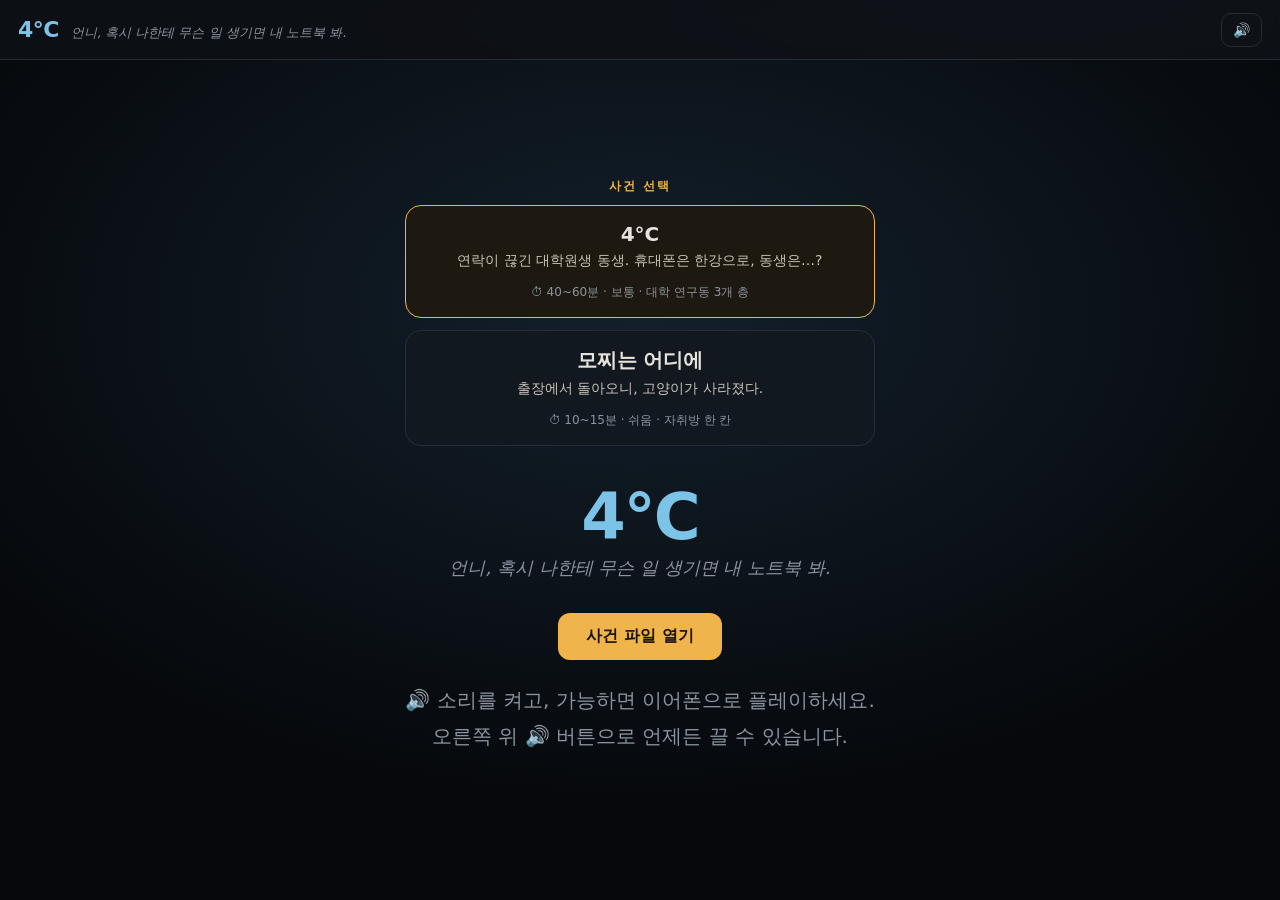
==== web/index.html @ f9edaad5 "디오라마 추리 게임 프로토타입: 4°C, 모찌는 어디에 - 3D 디오라마 공간 탐색 + 휴대폰·노트북·CCTV·기록 조사 - 수사 수첩(증거·타임라인·인물), 최종 추론, 엔딩 분" ====
<!DOCTYPE html>
<html lang="ko">
<head>
  <meta charset="utf-8">
  <meta name="viewport" content="width=device-width, initial-scale=1, maximum-scale=1, user-scalable=no, viewport-fit=cover">
  <meta name="apple-mobile-web-app-capable" content="yes">
  <meta name="mobile-web-app-capable" content="yes">
  <meta name="apple-mobile-web-app-status-bar-style" content="black-translucent">
  <meta name="theme-color" content="#0d1014">
  <title>4°C · 추리 게임</title>
  <link rel="stylesheet" href="css/style.css?v=20261118230532">
</head>
<body>
  <header id="hdr"></header>
  <div id="world"><div class="tilt top"></div><div class="tilt bot"></div><div class="vig"></div></div>
  <div id="hud"></div>
  <div id="panel"><div class="pbar" id="ptabs"></div><main id="main"></main></div>
  <div id="overlay"></div>
  <div id="toasts"></div>
  <div id="tip"></div>
  <div id="fade"></div>
  <div id="rotate"><div>📱↻</div><b>휴대폰을 가로로 돌려 주세요</b><p>이 게임은 가로 화면에 맞춰져 있습니다.</p></div>
  <script src="vendor/three.min.js?v=20261118230532"></script>
  <script src="js/cases.js?v=20261118230532"></script>
  <script>document.write('<script src="cases/' + CASE_ID + '/data.js?v=20261118230532"><\/script><script src="cases/' + CASE_ID + '/content.js?v=20261118230532"><\/script>');</script>
  <script src="js/scenes.js?v=20261118230532"></script>
  <script src="js/voices.js?v=20261118230532"></script>
  <script src="js/audio.js?v=20261118230532"></script>
  <script src="js/characters.js?v=20261118230532"></script>
  <script src="js/world.js?v=20261118230532"></script>
  <script src="js/app.js?v=20261118230532"></script>
</body>
</html>
---- web/css/style.css ----
:root {
  --bg: #0d1014; --panel: #151a20; --line: #262d36; --text: #e7e3da; --muted: #8b94a0;
  --amber: #f0b44c; --amber-d: #b9822a; --red: #e0574f; --cold: #7cc3e8;
  --paper: #f4f0e6; --ink: #22252a;
  --mono: ui-monospace, "SF Mono", Menlo, Consolas, monospace;
  font-family: -apple-system, "Apple SD Gothic Neo", "Pretendard", "Noto Sans KR", system-ui, sans-serif;
}
* { box-sizing: border-box; }
html, body { margin: 0; height: 100%; background: var(--bg); color: var(--text); }
body { display: flex; flex-direction: column; overflow: hidden;
  background: radial-gradient(1200px 600px at 80% -10%, #1a2633 0%, transparent 60%), var(--bg); }
button { font: inherit; color: inherit; cursor: pointer; }
.muted { color: var(--muted); font-size: 13px; }

/* 헤더 */
#hdr { display: flex; align-items: center; gap: 16px; padding: 10px 18px; border-bottom: 1px solid var(--line); background: rgba(13,16,20,.85); backdrop-filter: blur(8px); }
.brand { display: flex; align-items: baseline; gap: 12px; min-width: 0; }
.brand b { font-size: 22px; letter-spacing: -0.5px; color: var(--cold); font-weight: 800; }
.brand span { color: var(--muted); font-size: 13px; white-space: nowrap; overflow: hidden; text-overflow: ellipsis; font-style: italic; }
.hstat { margin-left: auto; display: flex; align-items: center; gap: 8px; flex-wrap: wrap; justify-content: flex-end; }
.clock { font-family: var(--mono); font-size: 13px; color: var(--amber); margin-right: 6px; }
.chip { font-size: 12px; padding: 4px 10px; border-radius: 99px; background: #1c232c; border: 1px solid var(--line); }
.chip.amber { color: var(--amber); border-color: #4a3a1c; }
.burger { display: none; background: none; border: 0; font-size: 20px; }

.btn { background: var(--amber); color: #1a1408; border: 0; border-radius: 10px; padding: 9px 16px; font-weight: 700; font-size: 14px; }
.btn:hover { filter: brightness(1.08); }
.btn:disabled { opacity: .35; cursor: default; filter: none; }
.btn.ghost { background: transparent; color: var(--text); border: 1px solid var(--line); font-weight: 500; }
.btn.sm { padding: 5px 10px; font-size: 12px; border-radius: 8px; }
.btn.big { padding: 13px 28px; font-size: 16px; border-radius: 12px; }
.btn.danger { background: var(--red); color: #fff; }

/* 레이아웃 */
#world { flex: 1; position: relative; min-height: 0; overflow: hidden; }
#world canvas { display: block; width: 100%; height: 100%; }
#nav { width: 210px; flex-shrink: 0; padding: 14px 10px; border-right: 1px solid var(--line); overflow-y: auto; }
.ngroup { margin-bottom: 14px; }
.nhead { font-size: 12px; color: var(--muted); padding: 4px 8px; letter-spacing: .3px; }
.nhead i { font-style: normal; }
.nitem { display: block; width: 100%; text-align: left; background: none; border: 0; padding: 8px 12px 8px 26px; border-radius: 8px; font-size: 14px; }
.nitem:hover { background: #1a2028; }
.nitem.on { background: #212a35; color: var(--amber); }
.ngroup.locked .nitem { color: #5a636e; }
#panel { position: fixed; inset: 64px 3vw 3vh; z-index: 15; display: none; flex-direction: column; background: rgba(12,15,19,.96); border: 1px solid var(--line); border-radius: 18px; box-shadow: 0 30px 90px rgba(0,0,0,.6); overflow: hidden; animation: pop .22s ease-out; }
#panel.show { display: flex; }
@keyframes pop { from { opacity: 0; transform: scale(.97) translateY(8px); } }
.pbar { display: flex; align-items: center; gap: 14px; padding: 10px 14px; border-bottom: 1px solid var(--line); background: #11161c; }
.pbar > b { white-space: nowrap; font-size: 15px; }
.ptabs { display: flex; gap: 4px; flex: 1; overflow-x: auto; }
.ptab { background: none; border: 1px solid transparent; border-radius: 8px; padding: 6px 12px; font-size: 14px; color: var(--muted); white-space: nowrap; }
.ptab:hover { color: var(--text); } .ptab.on { color: var(--amber); border-color: #4a3a1c; background: #1c1810; }
.pclose { background: #1d242d; border: 1px solid var(--line); border-radius: 8px; padding: 6px 12px; font-size: 13px; white-space: nowrap; }
#main { flex: 1; overflow-y: auto; padding: 18px; min-width: 0; }
/* HUD */
#hud { position: fixed; left: 18px; right: 18px; bottom: 16px; z-index: 5; display: none; align-items: flex-end; gap: 12px; pointer-events: none; }
#hud.show { display: flex; }
#hud .where { background: rgba(13,16,20,.8); border: 1px solid var(--line); padding: 8px 14px; border-radius: 99px; font-size: 14px; backdrop-filter: blur(6px); }
#hud .keys { position: absolute; left: 50%; transform: translateX(-50%); bottom: 64px; font-size: 12px; color: #9aa3ad; background: rgba(13,16,20,.6); padding: 5px 12px; border-radius: 99px; white-space: nowrap; }
.hbtns { margin-left: auto; display: flex; gap: 10px; pointer-events: auto; }
.hb { display: flex; flex-direction: column; align-items: center; gap: 3px; font-size: 22px; background: rgba(21,26,32,.9); border: 1px solid var(--line); border-radius: 16px; padding: 10px 14px; min-width: 86px; backdrop-filter: blur(6px); }
.hb span { font-size: 12px; color: var(--text); } .hb:hover { border-color: var(--amber); }
#tip { position: fixed; z-index: 8; pointer-events: none; background: #f0b44c; color: #1a1408; font-weight: 700; font-size: 13px; padding: 5px 10px; border-radius: 8px; opacity: 0; transition: opacity .12s; }
#tip.on { opacity: 1; }
#fade { position: fixed; inset: 0; background: #000; opacity: 0; pointer-events: none; transition: opacity .35s; z-index: 18; }
#fade.on { opacity: 1; }
/* 조사·엘리베이터·연구노트 */
.say { margin: 8px 0; } .say b { color: var(--amber); margin-right: 10px; font-size: 13px; }
.floors { display: grid; gap: 8px; }
.floor { display: flex; gap: 14px; align-items: center; text-align: left; background: #1b2129; border: 1px solid var(--line); border-radius: 12px; padding: 12px 14px; }
.floor b { font-family: var(--mono); font-size: 22px; color: var(--cold); width: 44px; } .floor span { font-size: 14px; color: var(--muted); }
.floor:hover:not(:disabled) { border-color: var(--amber); } .floor.here { opacity: .6; } .floor:disabled { opacity: .45; cursor: default; }
.diary { max-width: 720px; margin: 0 auto; background: #f3ecd9; color: #2e2a22; border-radius: 6px 14px 14px 6px; padding: 28px 34px; box-shadow: inset 14px 0 0 #7a2e2e, 0 18px 40px rgba(0,0,0,.4); font-family: "Nanum Pen Script", "Apple SD Gothic Neo", sans-serif; }
.dcover { font-weight: 800; color: #7a2e2e; margin-bottom: 14px; letter-spacing: 1px; }
.dpage { border-top: 1px dashed #c9bfa6; padding: 14px 0; } .dd { font-size: 13px; color: #8a7f6a; margin-bottom: 4px; } .dpage p { margin: 0; line-height: 1.8; font-size: 16px; }

/* 기기 프레임 */
.device { max-width: 1040px; margin: 0 auto; border-radius: 14px; overflow: hidden; border: 1px solid var(--line); background: var(--panel); box-shadow: 0 20px 60px rgba(0,0,0,.35); }
.dbar { display: flex; align-items: center; gap: 6px; padding: 9px 14px; background: #1b2129; font-size: 13px; color: var(--muted); }
.dbar i { width: 10px; height: 10px; border-radius: 50%; background: #3a424d; }
.dbar span { margin-left: 8px; }
.device.laptop .dbar { background: #e6e6e8; color: #555; } .device.laptop .dbar i:nth-child(1) { background: #ff5f57; } .device.laptop .dbar i:nth-child(2) { background: #febc2e; } .device.laptop .dbar i:nth-child(3) { background: #28c840; }
.device.laptop .dbody { background: #fafafa; color: #222; }
.device.phone { max-width: 760px; border-radius: 26px; border: 6px solid #252b33; }
.device.phone .dbar { background: #11151a; justify-content: center; } .device.phone .dbar i { display: none; }
.device.doc .dbody { background: var(--paper); color: var(--ink); }
.device.cctv .dbody { background: #0a0c0e; }
.dbody { min-height: 420px; }

/* 목록 + 내용 */
.split { display: grid; grid-template-columns: 260px 1fr; min-height: 480px; }
.list { border-right: 1px solid rgba(127,127,127,.18); overflow-y: auto; max-height: 70vh; }
.row { display: block; width: 100%; text-align: left; background: none; border: 0; border-bottom: 1px solid rgba(127,127,127,.12); padding: 12px 14px; }
.row b { display: block; font-size: 14px; margin-bottom: 3px; }
.row span { display: block; font-size: 12px; opacity: .65; white-space: nowrap; overflow: hidden; text-overflow: ellipsis; }
.row em { display: block; font-size: 11px; opacity: .5; font-style: normal; margin-top: 3px; }
.row:hover { background: rgba(127,127,127,.08); } .row.on { background: rgba(240,180,76,.14); }
.pane { padding: 18px 22px; overflow-y: auto; max-height: 70vh; }
.pane.paper { background: var(--paper); color: var(--ink); line-height: 1.7; }
.device.laptop .pane.paper { background: #fff; }
.pane.paper h3 { margin: 0 0 6px; font-size: 18px; }
.mhead { font-size: 12px; color: #777; border-bottom: 1px solid #ddd; padding-bottom: 10px; margin-bottom: 12px; }
.status { background: #fff1e6; color: #b2401f; border: 1px solid #f3c8b0; padding: 8px 12px; border-radius: 8px; font-size: 13px; font-weight: 600; margin-bottom: 10px; }
.empty { display: grid; place-items: center; min-height: 300px; color: var(--muted); text-align: center; line-height: 1.8; }
.empty.big { min-height: 60vh; font-size: 18px; }

/* 채팅 */
.chat { background: #0f1318; display: flex; flex-direction: column; gap: 6px; }
.chat.light { background: #b9cad8; }
.chathead { font-weight: 700; padding-bottom: 10px; margin-bottom: 4px; border-bottom: 1px solid rgba(127,127,127,.2); }
.day { align-self: center; font-size: 11px; padding: 3px 10px; border-radius: 99px; background: rgba(0,0,0,.25); color: #e8e8e8; margin: 8px 0; }
.sys { align-self: center; font-size: 12px; opacity: .7; }
.msg { max-width: 72%; align-self: flex-start; }
.msg .who { font-size: 12px; opacity: .7; margin-bottom: 2px; }
.msg .bub { background: #222a33; padding: 9px 12px; border-radius: 4px 14px 14px 14px; font-size: 14px; line-height: 1.5; }
.chat.light .msg .bub { background: #fff; color: #222; }
.msg .t { font-size: 10px; opacity: .5; margin-top: 2px; }
.msg.me { align-self: flex-end; text-align: right; } .msg.me .bub { background: #2f6fb0; color: #fff; border-radius: 14px 4px 14px 14px; text-align: left; }
.chat.light .msg.me .bub { background: #fee500; color: #222; }

/* 위치 */
.loc { display: grid; grid-template-columns: 1.3fr 1fr; }
.mapbox svg { display: block; width: 100%; }
.loclist { padding: 18px; }
.lochead { margin-bottom: 10px; font-size: 14px; }
.lrow { padding: 8px 0; border-bottom: 1px solid var(--line); font-size: 14px; }
.lrow span { font-family: var(--mono); color: var(--amber); margin-right: 10px; }
.lrow.last { color: var(--red); }

/* 전화 */
.contacts { padding: 10px; }
.crow { display: flex; align-items: center; gap: 12px; width: 100%; background: none; border: 0; border-bottom: 1px solid var(--line); padding: 12px; text-align: left; }
.crow b { display: block; } .crow span { font-size: 12px; color: var(--muted); } .crow i { margin-left: auto; font-style: normal; }
.avatar { width: 42px; height: 42px; border-radius: 50%; background: #2a3440; display: grid; place-items: center; font-weight: 700; flex-shrink: 0; }
.avatar.big { width: 84px; height: 84px; font-size: 32px; background: #c8d3de; color: #345; margin: 0 auto 10px; }
.call { padding: 24px; background: linear-gradient(#18202a, #0f1318); min-height: 480px; display: flex; flex-direction: column; gap: 16px; }
.callee { text-align: center; } .callee .avatar { margin: 0 auto 8px; width: 64px; height: 64px; font-size: 24px; } .callee b { display: block; font-size: 18px; } .callee span { color: #5fd38a; font-size: 12px; }
.lines p { margin: 6px 0; line-height: 1.6; } .lines .them { color: #dfe6ee; } .lines .mine { color: var(--amber); text-align: right; }
.opts { display: flex; flex-direction: column; gap: 8px; margin-top: auto; }
.opt { text-align: left; padding: 12px 14px; border-radius: 12px; background: #222b36; border: 1px solid #2f3a47; }
.opt:hover { border-color: var(--amber); } .opt.dis { opacity: .45; cursor: default; } .opt.dis:hover { border-color: #2f3a47; }

/* 잠금 화면 */
.device.laptop.lockscr .dbody { background: linear-gradient(135deg, #8aa5c0, #3b4f6a); display: grid; place-items: center; min-height: 520px; }
.lockbox { text-align: center; color: #fff; }
.lockbox b { display: block; font-size: 20px; margin-bottom: 16px; }
.lockbox form { display: flex; gap: 6px; justify-content: center; }
.lockbox input { background: rgba(255,255,255,.25); border: 1px solid rgba(255,255,255,.4); color: #fff; border-radius: 99px; padding: 9px 16px; width: 200px; font-size: 15px; outline: none; }
.lockbox input::placeholder { color: rgba(255,255,255,.75); }
.lockbox .btn { border-radius: 99px; background: rgba(255,255,255,.3); color: #fff; }
.lockbox .muted { color: rgba(255,255,255,.8); }
.err { color: #ffd2cf; min-height: 18px; font-size: 13px; }
.shake { animation: shake .35s; }
@keyframes shake { 25% { transform: translateX(-8px); } 50% { transform: translateX(8px); } 75% { transform: translateX(-4px); } }

/* 탭, 표 */
.tabs { display: flex; gap: 4px; padding: 10px 12px 0; border-bottom: 1px solid rgba(127,127,127,.2); }
.tab { background: none; border: 0; padding: 8px 14px; border-bottom: 2px solid transparent; font-size: 14px; opacity: .7; }
.tab.on { border-color: var(--amber-d); opacity: 1; font-weight: 700; }
.tbl { width: 100%; border-collapse: collapse; font-size: 13px; margin: 10px 0; }
.tbl th, .tbl td { padding: 8px 10px; border-bottom: 1px solid rgba(127,127,127,.2); text-align: left; }
.tbl th { font-size: 12px; opacity: .7; font-weight: 600; }
.tbl.mono td { font-family: var(--mono); }
.tbl.small td { padding: 5px 8px; font-size: 12px; }

/* 클라우드, 헬스, 문서 */
.cloud, .health, .doc { padding: 16px 20px; }
.crumb { font-size: 13px; color: #666; margin-bottom: 6px; }
.versions { margin-top: 14px; background: #f3f4f6; border-radius: 10px; padding: 12px 16px; }
.versions h4 { margin: 0 0 8px; }
.vrow { padding: 8px 0; border-bottom: 1px solid #e2e4e8; }
.vrow b { margin-right: 10px; } .vrow span { font-size: 12px; color: #777; } .vrow p { margin: 4px 0 0; font-size: 13px; }
.vrow.hl p { color: #b2401f; font-weight: 600; }
.hhead { display: flex; justify-content: space-between; align-items: baseline; margin-bottom: 4px; } .hhead span { font-size: 12px; color: #777; }
.chart { padding: 10px 0; } .chart svg { width: 100%; max-width: 760px; max-height: 230px; display: block; } .chartcap { font-size: 12px; color: #666; margin: 8px 0 0; }
.dochead { display: flex; justify-content: space-between; align-items: baseline; border-bottom: 2px solid var(--ink); padding-bottom: 8px; }
.dochead span { font-size: 12px; color: #666; }
.photo { margin-top: 14px; position: relative; } .photo svg { width: 100%; display: block; border-radius: 6px; } .photo .btn { position: absolute; right: 10px; bottom: 10px; }
.photo.plan svg { max-width: 560px; }

/* CCTV */
.cctv { padding: 16px; }
.screen { position: relative; border-radius: 4px; overflow: hidden; background: #000; }
.screen svg { display: block; width: 100%; filter: saturate(.55) contrast(1.05) brightness(.92) blur(.35px); }
.osd { position: absolute; inset: 0; display: flex; justify-content: space-between; align-items: flex-start; padding: 10px 14px; font-family: var(--mono); font-size: 13px; color: #e9f7e9; text-shadow: 0 0 3px #000; pointer-events: none; }
.osd span:first-child { color: #ff5a4e; animation: blink 1.4s infinite; }
@keyframes blink { 50% { opacity: .2; } }
.scan { position: absolute; inset: 0; pointer-events: none; background: repeating-linear-gradient(0deg, rgba(0,0,0,.18) 0 1px, transparent 1px 3px); mix-blend-mode: multiply; }
.caption { color: #cfd6cf; font-size: 14px; padding: 12px 2px; display: flex; gap: 10px; align-items: center; flex-wrap: wrap; }
.timeline { display: flex; gap: 6px; flex-wrap: wrap; }
.tframe { font-family: var(--mono); font-size: 12px; background: #161b20; border: 1px solid #2a323b; color: #9fb0a0; padding: 6px 10px; border-radius: 6px; }
.tframe.on { border-color: #6fd18a; color: #c7f5d2; }

/* 수사 보드 */
.board { max-width: 1240px; margin: 0 auto; } .final { max-width: 1040px; margin: 0 auto; }
.bhead h2, .final h2 { margin: 0 0 4px; font-size: 26px; }
.bhead p { color: var(--muted); margin: 0 0 16px; }
.linkbar { position: sticky; top: -22px; z-index: 2; display: flex; align-items: center; gap: 10px; padding: 12px; background: #141920ee; border: 1px dashed #3a4450; border-radius: 12px; flex-wrap: wrap; }
.linkbar.ready { border-color: var(--amber); border-style: solid; }
.slot { flex: 1; min-width: 140px; padding: 8px 12px; border-radius: 8px; background: #1d242d; font-size: 13px; color: var(--muted); }
.linkbar.ready .slot { color: var(--text); }
.board h3 { margin: 24px 0 10px; font-size: 16px; } .board h3 small { color: var(--muted); font-weight: 400; margin-left: 6px; }
.bcols { display: grid; grid-template-columns: 1.4fr 1fr; gap: 22px; align-items: start; }
.bcols > section:last-child { position: sticky; top: 70px; max-height: calc(100vh - 160px); overflow-y: auto; }
.facts { display: grid; gap: 10px; }
.fact { background: linear-gradient(90deg, #2a2213, #181c22); border-left: 3px solid var(--amber); padding: 12px 16px; border-radius: 8px; }
.fact b { color: var(--amber); } .fact p { margin: 4px 0 0; font-size: 14px; line-height: 1.6; color: #d8d2c4; }
.cards { display: grid; grid-template-columns: repeat(auto-fill, minmax(200px, 1fr)); gap: 10px; }
.card { text-align: left; background: var(--paper); color: var(--ink); border: 2px solid transparent; border-radius: 4px; padding: 12px; box-shadow: 0 2px 0 #c9c1ad; transform: rotate(-.3deg); }
.card:nth-child(2n) { transform: rotate(.4deg); }
.card span { font-size: 11px; color: #8a7f6a; } .card b { display: block; margin: 3px 0 6px; font-size: 14px; } .card p { margin: 0; font-size: 12px; line-height: 1.5; color: #4a4a48; }
.card:hover { border-color: #d8c49a; } .card.sel { border-color: var(--amber-d); background: #fff6df; transform: rotate(0) translateY(-2px); box-shadow: 0 6px 16px rgba(240,180,76,.25); }

/* 최종 추론 */
.q { background: var(--panel); border: 1px solid var(--line); border-radius: 12px; padding: 16px; margin: 12px 0; }
.q b { display: block; margin-bottom: 10px; }
.q label { display: block; padding: 9px 12px; border-radius: 8px; cursor: pointer; font-size: 14px; }
.q label:hover { background: #1c232c; } .q label.on { background: #2a2213; color: var(--amber); }

/* 오버레이 */
#overlay { position: fixed; inset: 0; display: none; place-items: center; background: rgba(5,7,10,.72); z-index: 20; padding: 20px; }
#overlay.show { display: grid; }
#overlay.intro, #overlay.ending { top: 60px; background: radial-gradient(800px 500px at 50% 30%, #13202c, #06080b); }
.modal { position: relative; background: var(--panel); border: 1px solid var(--line); border-radius: 16px; padding: 26px; width: min(560px, 100%); max-height: 88vh; overflow-y: auto; }
.modal h2 { margin: 4px 0 10px; } .modal p { line-height: 1.7; }
.modal .x { position: absolute; top: 12px; right: 14px; background: none; border: 0; font-size: 18px; color: var(--muted); }
.kick { color: var(--amber); font-size: 12px; letter-spacing: 2px; font-weight: 700; }
.hint { background: #1b2129; border-radius: 10px; padding: 10px 14px; margin: 8px 0; } .hint b { font-size: 12px; color: var(--amber); } .hint p { margin: 4px 0 0; }
.hint.ans { border: 1px solid var(--amber-d); }
.zoomimg svg { width: 100%; display: block; border-radius: 8px; }
.zoomimg.cctvz svg { filter: saturate(.6) blur(.6px); }
.slide { max-width: 620px; text-align: center; animation: fade .6s; }
.slide .title { font-size: 64px; font-weight: 800; color: var(--cold); letter-spacing: -2px; margin-bottom: 26px; }
.slide.end .title { font-size: 44px; margin: 8px 0 20px; color: var(--text); }
.slide p { font-size: 20px; line-height: 1.75; margin: 14px 0 28px; }
.howto { text-align: left; background: #11171e; border: 1px solid var(--line); border-radius: 12px; padding: 14px 18px; font-size: 14px; line-height: 1.8; margin-bottom: 22px; }
.dots { display: flex; gap: 6px; justify-content: center; margin-bottom: 22px; } .dots i { width: 26px; height: 3px; background: #2a323c; border-radius: 2px; } .dots i.on { background: var(--amber); }
.grade { font-size: 72px; font-weight: 800; color: var(--amber); } .grade span { font-size: 22px; color: var(--text); margin-left: 10px; }
.stats { display: flex; justify-content: center; gap: 18px; flex-wrap: wrap; margin: 14px 0; } .stats b { display: block; font-size: 20px; } .stats span { font-size: 12px; color: var(--muted); }
.answers { text-align: left; margin: 16px auto; max-width: 460px; font-size: 14px; line-height: 2; } .answers .ok { color: #7fd49a; } .answers .no { color: var(--red); }
@keyframes fade { from { opacity: 0; transform: translateY(8px); } }

/* 토스트 */
#toasts { position: fixed; bottom: 20px; right: 20px; display: flex; flex-direction: column; gap: 8px; z-index: 30; align-items: flex-end; pointer-events: none; }
.toast { background: #222a33; border: 1px solid #36404c; padding: 10px 16px; border-radius: 10px; font-size: 14px; animation: fade .3s; transition: opacity .4s; }
.toast.ev { border-color: var(--amber-d); color: var(--amber); } .toast.bad { border-color: #6b2a26; color: #f2a39c; } .toast.out { opacity: 0; }

/* 모바일 */
@media (max-width: 820px) {
  .brand span, .chip { display: none; }
  #hdr { height: 56px; padding: 8px 12px; gap: 10px; }
  .hstat { flex-wrap: nowrap; gap: 6px; }
  .clock { font-size: 11px; margin-right: 0; }
  .hstat .btn { padding: 6px 10px; font-size: 13px; }
  #panel { inset: 60px 6px 6px; border-radius: 14px; }
  .pbar > b { display: none; }
  #main { padding: 10px; }
  .hb { min-width: 64px; padding: 8px 10px; font-size: 18px; } .hb span { font-size: 11px; }
  #hud { left: 8px; right: 8px; } #hud .where { font-size: 12px; } #hud .keys { display: none; }
  .split, .loc, .bcols { grid-template-columns: 1fr; }
  .bcols > section:last-child { position: static; max-height: none; }
  .list { max-height: 200px; border-right: 0; border-bottom: 1px solid rgba(127,127,127,.18); }
  .slide .title { font-size: 46px; } .slide p { font-size: 17px; }
}

/* 사운드 */
.btn.snd { padding: 8px 11px; } .btn.snd.off { opacity: .55; }
.sndset { background: #1b2129; border-radius: 10px; padding: 10px 14px; margin: 12px 0 16px; display: grid; gap: 6px; }
.sndset b { font-size: 12px; color: var(--amber); letter-spacing: 1px; }
.sndset label { font-size: 14px; display: flex; gap: 8px; align-items: center; cursor: pointer; }
.slide.gate .tag { font-style: italic; color: var(--muted); font-size: 18px; margin: -10px 0 30px; }
.slide.gate .muted { margin-top: 22px; line-height: 1.8; }

/* 디오라마 화면 효과 */
#world .tilt { position: absolute; left: 0; right: 0; height: 20%; z-index: 1; pointer-events: none; backdrop-filter: blur(3px); -webkit-backdrop-filter: blur(3px); }
#world .tilt.top { top: 0; -webkit-mask-image: linear-gradient(#000, transparent); mask-image: linear-gradient(#000, transparent); }
#world .tilt.bot { bottom: 0; -webkit-mask-image: linear-gradient(transparent, #000); mask-image: linear-gradient(transparent, #000); }
#world .vig { position: absolute; inset: 0; z-index: 1; pointer-events: none; background: radial-gradient(ellipse at 50% 45%, transparent 55%, rgba(0,0,0,.45) 100%); }
#world canvas { position: relative; z-index: 0; }

.vrow2 { display: flex; justify-content: space-between; gap: 10px; background: #232b35; border: 1px solid var(--line); border-radius: 8px; padding: 7px 10px; font-size: 13px; text-align: left; }
.vrow2:hover { border-color: var(--amber); } .vrow2 em { font-style: normal; color: var(--muted); font-size: 12px; }

#hdr { position: relative; z-index: 25; min-height: 60px; }

/* 톡톡 PC (카톡 PC 스타일) */
.tt { display: grid; grid-template-columns: 64px 330px 1fr; height: 70vh; min-height: 520px; background: #fff; color: #191919; font-size: 14px; }
.ttrail { background: #ececec; display: flex; flex-direction: column; align-items: center; gap: 22px; padding: 22px 0; font-size: 20px; }
.ttrail i { font-style: normal; opacity: .45; position: relative; } .ttrail i.on { opacity: 1; }
.ttrail i b { position: absolute; top: -6px; right: -14px; background: #f2462b; color: #fff; font-size: 10px; padding: 1px 5px; border-radius: 99px; }
.ttbottom { margin-top: auto; display: flex; flex-direction: column; gap: 18px; }
.ttlist { border-right: 1px solid #ececec; overflow-y: auto; }
.ttchips { display: flex; gap: 6px; padding: 14px 14px 8px; }
.ttchip { border: 0; background: #f2f2f2; border-radius: 99px; padding: 7px 14px; font-size: 13px; color: #333; }
.ttchip.on { background: #222; color: #fff; } .ttchip b { background: #f2462b; color: #fff; font-size: 11px; border-radius: 99px; padding: 1px 6px; margin-left: 5px; }
.ttrow { display: flex; gap: 12px; align-items: center; width: 100%; border: 0; background: #fff; padding: 11px 14px; text-align: left; }
.ttrow:hover { background: #f6f6f6; } .ttrow.on { background: #ededed; }
.ttav { width: 46px; height: 46px; border-radius: 17px; display: grid; place-items: center; color: #fff; font-weight: 700; font-size: 17px; flex-shrink: 0; }
.ttav.sm { width: 36px; height: 36px; border-radius: 13px; font-size: 14px; }
.ttmid { flex: 1; min-width: 0; } .ttmid b { font-size: 14px; font-weight: 600; } .ttmid span { color: #999; margin-left: 5px; font-size: 13px; }
.ttmid p { margin: 3px 0 0; color: #888; font-size: 12.5px; white-space: nowrap; overflow: hidden; text-overflow: ellipsis; }
.ttright { display: flex; flex-direction: column; align-items: flex-end; gap: 6px; } .ttright em { font-style: normal; font-size: 11px; color: #999; white-space: nowrap; }
.ttright b { background: #f2462b; color: #fff; font-size: 11px; border-radius: 99px; padding: 2px 7px; }
.ttroom { display: flex; flex-direction: column; background: #b2c7da; min-width: 0; }
.ttroom.empty { align-items: center; justify-content: center; color: #6b7d8f; font-size: 40px; } .ttroom.empty p { font-size: 14px; }
.tthead { display: flex; align-items: center; gap: 10px; padding: 12px 18px; background: #b2c7da; border-bottom: 1px solid rgba(0,0,0,.06); }
.tthead b { font-size: 15px; } .tthead span { color: #5a6b7b; font-size: 13px; } .tthead i { margin-left: auto; font-style: normal; opacity: .6; letter-spacing: 6px; }
.ttmsgs { flex: 1; overflow-y: auto; padding: 10px 18px 16px; }
.ttday { text-align: center; margin: 14px 0; } .ttday span { background: rgba(0,0,0,.12); color: #fff; font-size: 12px; padding: 4px 12px; border-radius: 99px; }
.ttsys { text-align: center; color: #4f6172; font-size: 12px; margin: 8px 0; }
.ttmsg { display: flex; gap: 8px; margin-top: 4px; } .ttmsg.first { margin-top: 10px; }
.ttside { width: 36px; flex-shrink: 0; } .ttcol { min-width: 0; max-width: 70%; } .ttname { font-size: 12.5px; color: #3d4b58; margin: 0 0 4px 2px; }
.ttline { display: flex; align-items: flex-end; gap: 5px; }
.ttbub { background: #fff; padding: 8px 11px; border-radius: 4px 12px 12px 12px; line-height: 1.45; word-break: break-word; box-shadow: 0 1px 0 rgba(0,0,0,.04); }
.ttmsg:not(.first) .ttbub { border-radius: 12px; }
.ttmsg em, .ttmeta em { font-style: normal; font-size: 10.5px; color: #55667a; white-space: nowrap; }
.ttmsg.me { justify-content: flex-end; align-items: flex-end; gap: 5px; } .ttmsg.me .ttbub { background: #fee500; max-width: 70%; border-radius: 12px 4px 12px 12px; }
.ttmsg.me:not(.first) .ttbub { border-radius: 12px; }
.ttinput { background: #fff; display: flex; align-items: center; gap: 10px; padding: 12px 14px; border-top: 1px solid #e3e3e3; }
.ttinput div { flex: 1; color: #b5b5b5; font-size: 13px; } .ttinput span { opacity: .5; letter-spacing: 4px; }
.ttinput button { border: 0; background: #f1f1f1; color: #b1b1b1; border-radius: 6px; padding: 6px 12px; font-size: 13px; }
@media (max-width: 820px) { .tt { grid-template-columns: 1fr; height: auto; } .ttrail { display: none; } .ttlist { max-height: 260px; } .ttroom { min-height: 420px; } }

/* 수사 수첩 */
.bfilter { display: flex; gap: 6px; flex-wrap: wrap; align-items: center; margin: 4px 0 16px; }
.bfilter .ttchip { background: #1d242d; color: var(--text); border: 1px solid var(--line); }
.bfilter .ttchip.on { background: var(--amber); color: #1a1408; border-color: var(--amber); }
.bfilter .muted { margin-left: auto; }
.card { position: relative; }
.card .star { position: absolute; top: 8px; right: 8px; background: none; border: 0; font-size: 18px; color: #cfc6b2; }
.card .star.on { color: #e0a020; } .card .star:hover { color: #e0a020; }
.tl { position: relative; max-width: 860px; }
.tlday { margin: 18px 0 6px; font-weight: 700; color: var(--amber); font-size: 13px; letter-spacing: 1px; }
.tlrow { display: grid; grid-template-columns: 56px 14px 1fr; gap: 10px; align-items: start; padding: 6px 0; }
.tlrow em { font-style: normal; font-family: var(--mono); color: var(--cold); font-size: 13px; padding-top: 2px; text-align: right; }
.tlrow i { width: 10px; height: 10px; border-radius: 50%; background: #3a4552; margin-top: 5px; box-shadow: 0 0 0 3px #1a2028; }
.tlrow.star i { background: var(--amber); }
.tlrow p { margin: 0; line-height: 1.5; } .tlrow span { font-size: 12px; color: var(--muted); }
.people { display: grid; grid-template-columns: repeat(auto-fill, minmax(300px, 1fr)); gap: 12px; }
.person { display: flex; gap: 12px; background: var(--panel); border: 1px solid var(--line); border-radius: 14px; padding: 14px; }
.pav { width: 46px; height: 46px; border-radius: 16px; background: #2a3440; display: grid; place-items: center; font-weight: 800; font-size: 18px; flex-shrink: 0; }
.person b { display: block; } .person span { font-size: 12px; color: var(--muted); }
.person ul { margin: 8px 0 0; padding-left: 16px; } .person li { font-size: 13.5px; line-height: 1.6; color: #d8d2c4; }

/* 사건 선택 */
.slide.gate .cases { display: grid; grid-template-columns: repeat(auto-fit, minmax(240px, 1fr)); gap: 12px; margin: 10px 0 34px; text-align: left; }
.casecard { background: #121820; border: 1px solid var(--line); border-radius: 16px; padding: 16px 18px; color: var(--text); }
.casecard b { font-size: 20px; display: block; margin-bottom: 4px; } .casecard p { font-size: 14px; color: #c9c3b6; margin: 0 0 10px; line-height: 1.5; }
.casecard span { font-size: 12px; color: var(--muted); }
.casecard:hover { border-color: var(--amber-d); } .casecard.on { border-color: var(--amber); background: #1d1810; }
.slide.gate { max-width: 760px; } .slide.gate .title { margin-bottom: 8px; }

/* 톡톡 모바일 (휴대폰) */
.device.phone:has(.kk) { max-width: 440px; }
.kk { display: flex; flex-direction: column; height: min(72vh, 720px); background: #fff; color: #191919; font-size: 14px; }
.kktop { display: flex; justify-content: space-between; align-items: center; padding: 14px 16px 4px; } .kktop b { font-size: 20px; } .kktop span { opacity: .55; letter-spacing: 4px; }
.kklist { flex: 1; overflow-y: auto; }
.kktabs { display: flex; justify-content: space-around; border-top: 1px solid #eee; padding: 7px 0 9px; background: #fff; }
.kktabs i { font-style: normal; display: flex; flex-direction: column; align-items: center; gap: 2px; font-size: 18px; opacity: .4; position: relative; }
.kktabs i.on { opacity: 1; } .kktabs em { font-style: normal; font-size: 10px; }
.kktabs b { position: absolute; top: -4px; right: -12px; background: #f2462b; color: #fff; font-size: 9px; border-radius: 99px; padding: 1px 5px; }
.kk .ttroom { flex: 1; min-height: 0; } .kk .ttmsgs { flex: 1; } .kk .ttcol, .kk .ttmsg.me .ttbub { max-width: 78%; }
.ttback { border: 0; background: none; font-size: 30px; line-height: 1; padding: 0 8px 2px 0; color: #222; }
.ttphoto { width: 150px; height: 110px; background: #efe4d2; border-radius: 8px; display: flex; flex-direction: column; align-items: center; justify-content: center; font-size: 40px; }
.ttphoto span { font-size: 11px; color: #7a6a5a; }
.ttmid .mute { margin-left: 4px; font-size: 11px; }
.ttinput i { font-style: normal; font-size: 20px; color: #999; }

/* ───────── 모바일 가로 화면 (높이가 낮은 화면) ───────── */
#rotate { display: none; position: fixed; inset: 0; z-index: 100; background: #0d1014; color: var(--text); flex-direction: column; align-items: center; justify-content: center; text-align: center; gap: 10px; }
#rotate div { font-size: 54px; } #rotate b { font-size: 20px; } #rotate p { color: var(--muted); margin: 0; }
@media (orientation: portrait) and (max-width: 600px) and (pointer: coarse) { #rotate { display: flex; } }
@media (max-height: 520px) and (orientation: landscape) {
  body { padding: env(safe-area-inset-top) env(safe-area-inset-right) 0 env(safe-area-inset-left); }
  #hdr { min-height: 42px; height: 42px; padding: 4px 10px; gap: 8px; }
  .brand b { font-size: 17px; } .brand span { display: none; }
  .clock { font-size: 11px; margin-right: 2px; } .chip { font-size: 11px; padding: 2px 8px; }
  .hstat .btn { padding: 4px 9px; font-size: 12px; border-radius: 8px; }
  #panel { inset: 46px max(6px, env(safe-area-inset-right)) 6px max(6px, env(safe-area-inset-left)); border-radius: 12px; }
  .pbar { padding: 4px 8px; gap: 8px; } .pbar > b { font-size: 13px; } .ptab { padding: 4px 9px; font-size: 12px; } .pclose { padding: 4px 9px; font-size: 12px; }
  #main { padding: 6px; zoom: .82; }
  .device { border-radius: 10px; } .device.phone { border-width: 4px; border-radius: 16px; } .dbar { padding: 4px 10px; }
  .dbody, .split { min-height: 0; } .split { grid-template-columns: 210px 1fr; }
  .list, .pane { max-height: calc((100vh - 110px) / .82); }
  .tt { height: calc((100vh - 110px) / .82); min-height: 0; grid-template-columns: 220px 1fr; } .ttrail { display: none; }
  .kk { height: calc((100vh - 110px) / .82); }
  .cctv { padding: 8px; } .cctv .screen { max-width: calc((100vh - 230px) / .82 * 16 / 9); margin: 0 auto; }
  #hud { left: max(8px, env(safe-area-inset-left)); right: max(8px, env(safe-area-inset-right)); bottom: 6px; }
  #hud .where { font-size: 11px; padding: 4px 10px; } #hud .keys { display: none; }
  .hb { min-width: 58px; padding: 5px 8px; font-size: 16px; border-radius: 12px; } .hb span { font-size: 10px; }
  #overlay { top: 42px; padding: 8px; overflow-y: auto; align-items: start; }
  #overlay.intro, #overlay.ending { top: 42px; }
  .modal { padding: 16px 18px; max-height: 80vh; zoom: .9; } .modal h2 { font-size: 19px; }
  .slide { zoom: .78; } .slide .title { font-size: 46px; margin-bottom: 12px; } .slide p { font-size: 17px; margin: 8px 0 16px; }
  .slide.gate .cases { margin: 4px 0 16px; grid-template-columns: 1fr 1fr; }
  .howto { padding: 8px 12px; margin-bottom: 12px; }
  .grade { font-size: 52px; }
  .toast { font-size: 12px; padding: 7px 12px; } #toasts { bottom: 64px; }
  #world .tilt { height: 14%; }
  .board h2, .final h2 { font-size: 20px; }
}
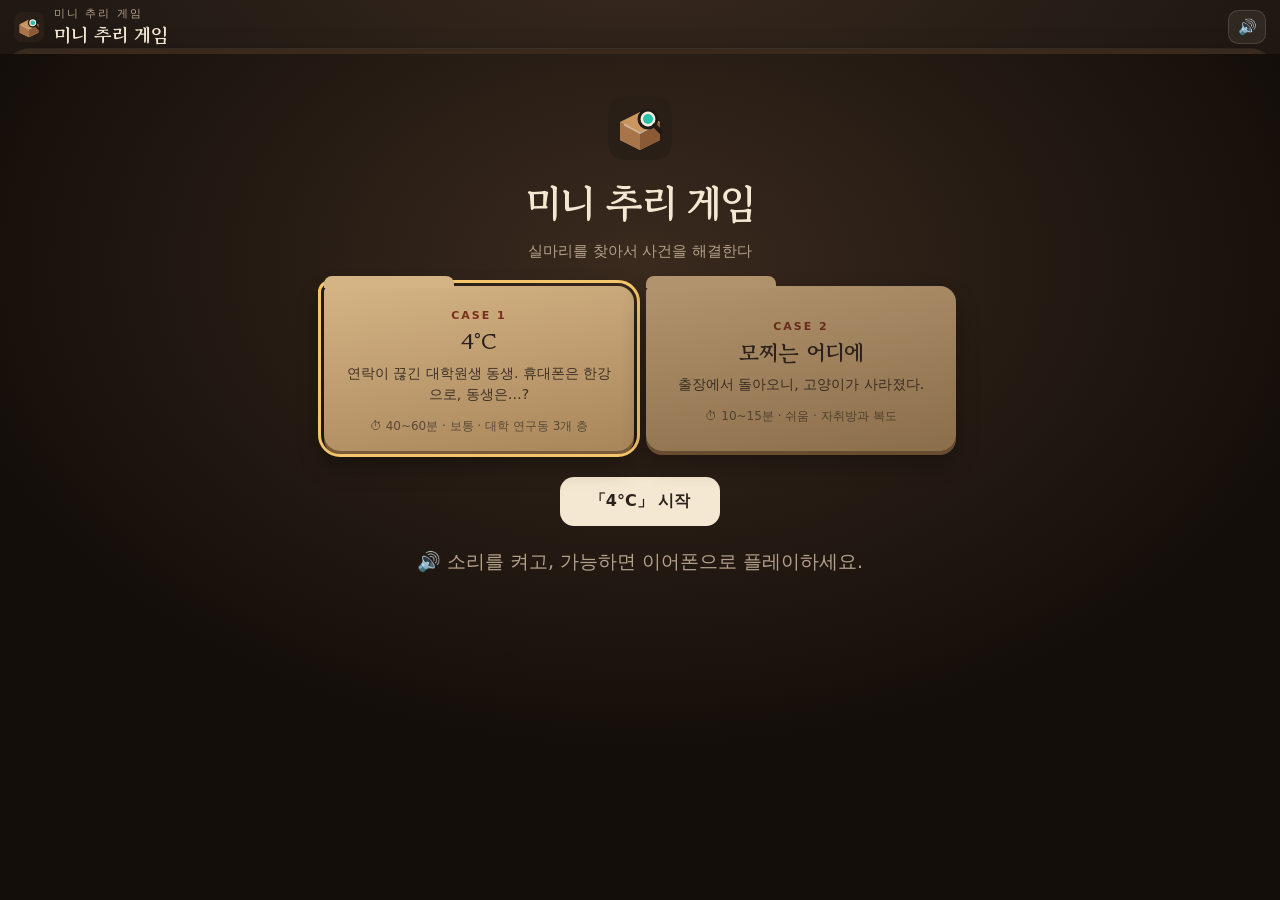
==== commit 02f0d1f3: "세로 화면 전용 개편, 3D 스냅샷(CCTV·사진·프로필), 사건별 결론 대화, 생각하기, 복도 추가, 미니 추리 게임 이름·OG - 모바일 세로 전용: 헤더/3D 무대/아래 메뉴" ====
--- a/web/index.html
+++ b/web/index.html
@@ -6,28 +6,55 @@
   <meta name="apple-mobile-web-app-capable" content="yes">
   <meta name="mobile-web-app-capable" content="yes">
   <meta name="apple-mobile-web-app-status-bar-style" content="black-translucent">
-  <meta name="theme-color" content="#0d1014">
-  <title>4°C · 추리 게임</title>
-  <link rel="stylesheet" href="css/style.css?v=20261118230532">
+  <meta name="apple-mobile-web-app-title" content="미니 추리 게임">
+  <meta name="theme-color" content="#1f1813">
+  <title>미니 추리 게임</title>
+  <meta name="description" content="실마리를 찾아서 사건을 해결한다.">
+  <meta property="og:type" content="website">
+  <meta property="og:site_name" content="미니 추리 게임">
+  <meta property="og:title" content="미니 추리 게임">
+  <meta property="og:description" content="실마리를 찾아서 사건을 해결한다.">
+  <meta property="og:url" content="https://fireflower0902.github.io/diorama-mystery/">
+  <meta property="og:image" content="https://fireflower0902.github.io/diorama-mystery/og.png">
+  <meta property="og:image:width" content="1200">
+  <meta property="og:image:height" content="630">
+  <meta property="og:image:alt" content="작은 연구실 방과 피규어 캐릭터">
+  <meta property="og:locale" content="ko_KR">
+  <meta name="twitter:card" content="summary_large_image">
+  <meta name="twitter:title" content="미니 추리 게임">
+  <meta name="twitter:description" content="실마리를 찾아서 사건을 해결한다.">
+  <meta name="twitter:image" content="https://fireflower0902.github.io/diorama-mystery/og.png">
+  <link rel="icon" href="icon.svg" type="image/svg+xml">
+  <link rel="apple-touch-icon" href="apple-touch-icon.png">
+  <link rel="preconnect" href="https://fonts.googleapis.com">
+  <link rel="preconnect" href="https://fonts.gstatic.com" crossorigin>
+  <link rel="stylesheet" href="https://fonts.googleapis.com/css2?family=Gowun+Batang:wght@400;700&family=Nanum+Pen+Script&family=Gaegu:wght@400;700&display=swap">
+  <link rel="stylesheet" href="css/style.css?v=20261119010718">
 </head>
 <body>
   <header id="hdr"></header>
-  <div id="world"><div class="tilt top"></div><div class="tilt bot"></div><div class="vig"></div></div>
-  <div id="hud"></div>
+  <div id="stage">
+    <div id="world"><div class="tilt top"></div><div class="tilt bot"></div><div class="vig"></div></div>
+    <div id="stageui"><div id="where"></div>
+      <div id="zoomctl"><button data-act="zoomin" aria-label="확대">＋</button><button data-act="zoomout" aria-label="축소">－</button></div>
+      <div id="keys">클릭: 걷기·조사 · 휠: 확대 · WASD: 걷기 · ◆ 아직 안 본 곳</div></div>
+    <div id="thought"></div>
+  </div>
+  <nav id="dock"></nav>
   <div id="panel"><div class="pbar" id="ptabs"></div><main id="main"></main></div>
   <div id="overlay"></div>
   <div id="toasts"></div>
   <div id="tip"></div>
   <div id="fade"></div>
-  <div id="rotate"><div>📱↻</div><b>휴대폰을 가로로 돌려 주세요</b><p>이 게임은 가로 화면에 맞춰져 있습니다.</p></div>
-  <script src="vendor/three.min.js?v=20261118230532"></script>
-  <script src="js/cases.js?v=20261118230532"></script>
-  <script>document.write('<script src="cases/' + CASE_ID + '/data.js?v=20261118230532"><\/script><script src="cases/' + CASE_ID + '/content.js?v=20261118230532"><\/script>');</script>
-  <script src="js/scenes.js?v=20261118230532"></script>
-  <script src="js/voices.js?v=20261118230532"></script>
-  <script src="js/audio.js?v=20261118230532"></script>
-  <script src="js/characters.js?v=20261118230532"></script>
-  <script src="js/world.js?v=20261118230532"></script>
-  <script src="js/app.js?v=20261118230532"></script>
+  <div id="rotate"><div class="rot">📱</div><b>휴대폰을 세로로 세워 주세요</b><p>이 게임은 세로 화면에 맞춰져 있습니다.</p></div>
+  <script src="vendor/three.min.js?v=20261119010718"></script>
+  <script src="js/cases.js?v=20261119010718"></script>
+  <script>document.write('<script src="cases/' + CASE_ID + '/data.js?v=20261119010718"><\/script><script src="cases/' + CASE_ID + '/content.js?v=20261119010718"><\/script>');</script>
+  <script src="js/scenes.js?v=20261119010718"></script>
+  <script src="js/voices.js?v=20261119010718"></script>
+  <script src="js/audio.js?v=20261119010718"></script>
+  <script src="js/characters.js?v=20261119010718"></script>
+  <script src="js/world.js?v=20261119010718"></script>
+  <script src="js/app.js?v=20261119010718"></script>
 </body>
 </html>
--- a/web/css/style.css
+++ b/web/css/style.css
@@ -1,358 +1,430 @@
+/* 미니 추리 게임 — 디자인 컨셉: 원목 진열 상자 + 크라프트지 사건 파일 + 손글씨 메모
+ * 화면: 헤더 / 무대(3D 디오라마) / 독(아래 메뉴). 모바일은 세로 화면 전용. */
 :root {
-  --bg: #0d1014; --panel: #151a20; --line: #262d36; --text: #e7e3da; --muted: #8b94a0;
-  --amber: #f0b44c; --amber-d: #b9822a; --red: #e0574f; --cold: #7cc3e8;
-  --paper: #f4f0e6; --ink: #22252a;
+  --bg: #1f1813; --bg2: #2a2019; --wood: #6b4a32; --wood-l: #8a6242;
+  --kraft: #caa77a; --kraft-d: #a8865a; --paper: #f7f0e1; --paper2: #ede1c8; --ink: #2b221b; --ink2: #6f604f;
+  --cream: #f4e8d2; --muted: #b3a18a; --line: rgba(244,232,210,.14);
+  --accent: #d9653f; --teal: #22b39c; --teal-d: #138a77; --gold: #f2c46b; --red: #d6503f;
   --mono: ui-monospace, "SF Mono", Menlo, Consolas, monospace;
+  --serif: "Gowun Batang", "AppleMyungjo", serif;
+  --hand: "Nanum Pen Script", "Gaegu", cursive;
+  --sat: env(safe-area-inset-top); --sab: env(safe-area-inset-bottom);
   font-family: -apple-system, "Apple SD Gothic Neo", "Pretendard", "Noto Sans KR", system-ui, sans-serif;
 }
-* { box-sizing: border-box; }
-html, body { margin: 0; height: 100%; background: var(--bg); color: var(--text); }
-body { display: flex; flex-direction: column; overflow: hidden;
-  background: radial-gradient(1200px 600px at 80% -10%, #1a2633 0%, transparent 60%), var(--bg); }
+* { box-sizing: border-box; -webkit-tap-highlight-color: transparent; }
+html, body { margin: 0; height: 100%; background: var(--bg); color: var(--cream); }
+body { display: flex; flex-direction: column; height: 100vh; height: 100dvh; overflow: hidden; overscroll-behavior: none;
+  padding: var(--sat) env(safe-area-inset-right) 0 env(safe-area-inset-left);
+  background: radial-gradient(900px 520px at 50% -10%, #3a2a1e 0%, transparent 70%), var(--bg); }
 button { font: inherit; color: inherit; cursor: pointer; }
 .muted { color: var(--muted); font-size: 13px; }
 
-/* 헤더 */
-#hdr { display: flex; align-items: center; gap: 16px; padding: 10px 18px; border-bottom: 1px solid var(--line); background: rgba(13,16,20,.85); backdrop-filter: blur(8px); }
-.brand { display: flex; align-items: baseline; gap: 12px; min-width: 0; }
-.brand b { font-size: 22px; letter-spacing: -0.5px; color: var(--cold); font-weight: 800; }
-.brand span { color: var(--muted); font-size: 13px; white-space: nowrap; overflow: hidden; text-overflow: ellipsis; font-style: italic; }
-.hstat { margin-left: auto; display: flex; align-items: center; gap: 8px; flex-wrap: wrap; justify-content: flex-end; }
-.clock { font-family: var(--mono); font-size: 13px; color: var(--amber); margin-right: 6px; }
-.chip { font-size: 12px; padding: 4px 10px; border-radius: 99px; background: #1c232c; border: 1px solid var(--line); }
-.chip.amber { color: var(--amber); border-color: #4a3a1c; }
-.burger { display: none; background: none; border: 0; font-size: 20px; }
-
-.btn { background: var(--amber); color: #1a1408; border: 0; border-radius: 10px; padding: 9px 16px; font-weight: 700; font-size: 14px; }
-.btn:hover { filter: brightness(1.08); }
+/* ───────── 헤더 ───────── */
+#hdr { flex: none; display: flex; align-items: center; gap: 12px; height: 54px; padding: 0 14px; position: relative; z-index: 25; }
+.brand { display: flex; align-items: center; gap: 10px; min-width: 0; }
+.brand small { display: block; font-size: 10.5px; letter-spacing: 2px; color: var(--muted); }
+.brand b { display: block; font-family: var(--serif); font-size: 19px; font-weight: 700; color: var(--cream); white-space: nowrap; overflow: hidden; text-overflow: ellipsis; }
+.logo { width: 30px; height: 30px; flex: none; background: url(../icon.svg) center/contain no-repeat; border-radius: 8px; }
+.logo.big { width: 64px; height: 64px; border-radius: 16px; display: inline-block; }
+.hstat { margin-left: auto; display: flex; align-items: center; gap: 6px; }
+.clock { font-family: var(--mono); font-size: 12px; color: var(--gold); background: rgba(0,0,0,.25); padding: 5px 9px; border-radius: 8px; white-space: nowrap; }
+.hbtn { background: rgba(244,232,210,.08); border: 1px solid var(--line); border-radius: 10px; width: 38px; height: 34px; font-size: 15px; display: grid; place-items: center; }
+.hbtn.off { opacity: .55; }
+
+/* ───────── 무대 (3D) ───────── */
+#stage { flex: 1; min-height: 0; position: relative; margin: 0 10px; border-radius: 20px; overflow: hidden; background: #241b15;
+  box-shadow: inset 0 0 0 1px rgba(255,230,190,.10), 0 0 0 5px #3a2a1e, 0 0 0 6px rgba(255,230,190,.08), 0 14px 34px rgba(0,0,0,.5); }
+#world { position: absolute; inset: 0; }
+#world canvas { display: block; width: 100%; height: 100%; position: relative; z-index: 0; }
+#world .tilt { position: absolute; left: 0; right: 0; height: 16%; z-index: 1; pointer-events: none; backdrop-filter: blur(2.5px); -webkit-backdrop-filter: blur(2.5px); }
+#world .tilt.top { top: 0; -webkit-mask-image: linear-gradient(#000, transparent); mask-image: linear-gradient(#000, transparent); }
+#world .tilt.bot { bottom: 0; -webkit-mask-image: linear-gradient(transparent, #000); mask-image: linear-gradient(transparent, #000); }
+#world .vig { position: absolute; inset: 0; z-index: 1; pointer-events: none; background: radial-gradient(ellipse at 50% 45%, transparent 58%, rgba(10,6,3,.5) 100%); }
+#stageui { display: none; } #stageui.on { display: block; }
+#where { position: absolute; left: 12px; top: 12px; z-index: 3; background: rgba(31,24,19,.78); border: 1px solid var(--line); color: var(--cream); padding: 6px 12px; border-radius: 99px; font-size: 13px; backdrop-filter: blur(6px); pointer-events: none; }
+#zoomctl { position: absolute; right: 12px; bottom: 12px; z-index: 3; display: flex; flex-direction: column; gap: 6px; }
+#zoomctl button { width: 40px; height: 40px; border-radius: 12px; border: 1px solid var(--line); background: rgba(31,24,19,.78); color: var(--cream); font-size: 20px; backdrop-filter: blur(6px); }
+#keys { position: absolute; left: 50%; bottom: 12px; transform: translateX(-50%); z-index: 3; font-size: 12px; color: var(--muted); background: rgba(31,24,19,.6); padding: 5px 12px; border-radius: 99px; white-space: nowrap; pointer-events: none; }
+@media (pointer: coarse) { #keys { display: none; } }
+
+/* 근처 사물 고르기 */
+.pickbox { position: absolute; z-index: 6; background: var(--paper); color: var(--ink); border-radius: 14px; padding: 8px; box-shadow: 0 10px 28px rgba(0,0,0,.45); display: flex; flex-direction: column; gap: 5px; min-width: 170px; animation: pop .16s ease-out; }
+.pickbox::after { content: ''; position: absolute; left: 50%; bottom: -7px; width: 14px; height: 14px; background: var(--paper); transform: translateX(-50%) rotate(45deg); }
+.pickbox em { font-style: normal; font-size: 11px; color: var(--ink2); padding: 0 6px; }
+.pickbox button { display: flex; align-items: center; justify-content: space-between; gap: 10px; border: 0; background: var(--paper2); border-radius: 10px; padding: 10px 12px; font-size: 14px; text-align: left; position: relative; z-index: 1; }
+.pickbox button:first-of-type { background: var(--ink); color: var(--paper); }
+.pickbox button i { font-style: normal; font-size: 18px; opacity: .8; }
+
+/* 생각 말풍선 */
+#thought { position: absolute; z-index: 7; max-width: min(320px, 82%); background: #fffdf6; color: var(--ink); border-radius: 18px; padding: 12px 15px; box-shadow: 0 10px 30px rgba(0,0,0,.4); opacity: 0; transform: translateY(6px) scale(.97); pointer-events: none; transition: opacity .2s, transform .2s; }
+#thought.on { opacity: 1; transform: none; pointer-events: auto; }
+#thought p { margin: 0; font-family: var(--hand); font-size: 22px; line-height: 1.25; }
+#thought em { display: block; font-style: normal; font-size: 12px; color: var(--ink2); margin-top: 6px; }
+#thought::before, #thought::after { content: ''; position: absolute; background: #fffdf6; border-radius: 50%; }
+#thought::before { width: 14px; height: 14px; left: 50%; bottom: -12px; }
+#thought::after { width: 8px; height: 8px; left: calc(50% + 8px); bottom: -22px; }
+
+/* ───────── 독 (아래 메뉴) ───────── */
+#dock { flex: none; display: none; justify-content: center; align-items: flex-end; gap: clamp(18px, 7vw, 46px); height: calc(94px + var(--sab)); padding: 0 12px var(--sab); }
+body.playing #dock { display: flex; }
+.dk { display: flex; flex-direction: column; align-items: center; gap: 5px; background: none; border: 0; padding: 0 0 12px; color: var(--cream); min-width: 72px; }
+.dk em { font-style: normal; font-size: 12px; color: var(--muted); }
+.dk .ic { position: relative; width: 50px; height: 50px; border-radius: 16px; display: grid; place-items: center; background: linear-gradient(160deg, #d8b98c, var(--kraft-d)); color: var(--ink); box-shadow: 0 3px 0 #7a5a38, 0 8px 18px rgba(0,0,0,.35); }
+.dk .ic svg { width: 28px; height: 28px; }
+.dk.think .ic { background: linear-gradient(160deg, #f6efe2, #d9ccb3); box-shadow: 0 3px 0 #9a8a6e, 0 8px 18px rgba(0,0,0,.35); }
+.dk.phone .ic { width: 66px; height: 66px; border-radius: 22px; color: #fff; background: linear-gradient(160deg, #3fdcc0, var(--teal-d)); box-shadow: 0 4px 0 #0c6b5c, 0 10px 26px rgba(34,179,156,.45); transform: translateY(-8px); }
+.dk.phone .ic svg { width: 36px; height: 36px; }
+.dk.phone em { color: #7fe6d3; font-weight: 700; transform: translateY(-8px); }
+.dk.phone.ring .ic { animation: ring 2.6s infinite; }
+.dk.phone.point .ic, .dk.think.nudge .ic { animation: nudge 1s 4; }
+.dk.think.nudge em { color: var(--gold); }
+@keyframes ring { 0%, 86%, 100% { transform: translateY(-8px) rotate(0); } 89% { transform: translateY(-8px) rotate(-9deg); } 92% { transform: translateY(-8px) rotate(9deg); } 95% { transform: translateY(-8px) rotate(-5deg); } }
+@keyframes nudge { 50% { box-shadow: 0 0 0 8px rgba(242,196,107,.55), 0 10px 26px rgba(0,0,0,.4); } }
+.dk .badge { position: absolute; top: -6px; right: -6px; min-width: 22px; height: 22px; border-radius: 11px; background: var(--red); color: #fff; font-style: normal; font-size: 12px; font-weight: 800; display: grid; place-items: center; padding: 0 6px; box-shadow: 0 0 0 2px var(--bg); }
+.dk .dot { position: absolute; top: -3px; right: -3px; width: 12px; height: 12px; border-radius: 50%; background: var(--accent); box-shadow: 0 0 0 2px var(--bg); }
+
+/* ───────── 공통 버튼 ───────── */
+.btn { background: var(--ink); color: var(--paper); border: 0; border-radius: 12px; padding: 10px 18px; font-weight: 700; font-size: 14px; }
+.btn:hover { filter: brightness(1.1); }
 .btn:disabled { opacity: .35; cursor: default; filter: none; }
-.btn.ghost { background: transparent; color: var(--text); border: 1px solid var(--line); font-weight: 500; }
-.btn.sm { padding: 5px 10px; font-size: 12px; border-radius: 8px; }
-.btn.big { padding: 13px 28px; font-size: 16px; border-radius: 12px; }
+.btn.ghost { background: transparent; color: inherit; border: 1.5px solid currentColor; font-weight: 600; opacity: .85; }
+.btn.sm { padding: 6px 11px; font-size: 12px; border-radius: 9px; }
+.btn.big { padding: 14px 30px; font-size: 16px; border-radius: 14px; }
 .btn.danger { background: var(--red); color: #fff; }
-
-/* 레이아웃 */
-#world { flex: 1; position: relative; min-height: 0; overflow: hidden; }
-#world canvas { display: block; width: 100%; height: 100%; }
-#nav { width: 210px; flex-shrink: 0; padding: 14px 10px; border-right: 1px solid var(--line); overflow-y: auto; }
-.ngroup { margin-bottom: 14px; }
-.nhead { font-size: 12px; color: var(--muted); padding: 4px 8px; letter-spacing: .3px; }
-.nhead i { font-style: normal; }
-.nitem { display: block; width: 100%; text-align: left; background: none; border: 0; padding: 8px 12px 8px 26px; border-radius: 8px; font-size: 14px; }
-.nitem:hover { background: #1a2028; }
-.nitem.on { background: #212a35; color: var(--amber); }
-.ngroup.locked .nitem { color: #5a636e; }
-#panel { position: fixed; inset: 64px 3vw 3vh; z-index: 15; display: none; flex-direction: column; background: rgba(12,15,19,.96); border: 1px solid var(--line); border-radius: 18px; box-shadow: 0 30px 90px rgba(0,0,0,.6); overflow: hidden; animation: pop .22s ease-out; }
+.row2 { display: flex; gap: 10px; flex-wrap: wrap; justify-content: center; margin-top: 14px; }
+
+/* ───────── 패널 (크라프트지 파일) ───────── */
+#panel { position: fixed; z-index: 15; display: none; flex-direction: column; top: calc(54px + var(--sat)); left: 0; right: 0; bottom: 0; background: var(--paper2); color: var(--ink); border-radius: 18px 18px 0 0; box-shadow: 0 -10px 40px rgba(0,0,0,.5); overflow: hidden; animation: up .22s ease-out; }
 #panel.show { display: flex; }
-@keyframes pop { from { opacity: 0; transform: scale(.97) translateY(8px); } }
-.pbar { display: flex; align-items: center; gap: 14px; padding: 10px 14px; border-bottom: 1px solid var(--line); background: #11161c; }
-.pbar > b { white-space: nowrap; font-size: 15px; }
-.ptabs { display: flex; gap: 4px; flex: 1; overflow-x: auto; }
-.ptab { background: none; border: 1px solid transparent; border-radius: 8px; padding: 6px 12px; font-size: 14px; color: var(--muted); white-space: nowrap; }
-.ptab:hover { color: var(--text); } .ptab.on { color: var(--amber); border-color: #4a3a1c; background: #1c1810; }
-.pclose { background: #1d242d; border: 1px solid var(--line); border-radius: 8px; padding: 6px 12px; font-size: 13px; white-space: nowrap; }
-#main { flex: 1; overflow-y: auto; padding: 18px; min-width: 0; }
-/* HUD */
-#hud { position: fixed; left: 18px; right: 18px; bottom: 16px; z-index: 5; display: none; align-items: flex-end; gap: 12px; pointer-events: none; }
-#hud.show { display: flex; }
-#hud .where { background: rgba(13,16,20,.8); border: 1px solid var(--line); padding: 8px 14px; border-radius: 99px; font-size: 14px; backdrop-filter: blur(6px); }
-#hud .keys { position: absolute; left: 50%; transform: translateX(-50%); bottom: 64px; font-size: 12px; color: #9aa3ad; background: rgba(13,16,20,.6); padding: 5px 12px; border-radius: 99px; white-space: nowrap; }
-.hbtns { margin-left: auto; display: flex; gap: 10px; pointer-events: auto; }
-.hb { display: flex; flex-direction: column; align-items: center; gap: 3px; font-size: 22px; background: rgba(21,26,32,.9); border: 1px solid var(--line); border-radius: 16px; padding: 10px 14px; min-width: 86px; backdrop-filter: blur(6px); }
-.hb span { font-size: 12px; color: var(--text); } .hb:hover { border-color: var(--amber); }
-#tip { position: fixed; z-index: 8; pointer-events: none; background: #f0b44c; color: #1a1408; font-weight: 700; font-size: 13px; padding: 5px 10px; border-radius: 8px; opacity: 0; transition: opacity .12s; }
+@keyframes up { from { transform: translateY(24px); opacity: 0; } }
+@keyframes pop { from { opacity: 0; transform: scale(.96); } }
+.pbar { display: flex; align-items: center; gap: 10px; padding: 9px 10px 0 14px; background: var(--kraft); border-bottom: 3px solid var(--kraft-d); }
+.pbar > b { white-space: nowrap; font-size: 15px; font-family: var(--serif); padding-bottom: 8px; }
+.ptabs { display: flex; gap: 3px; flex: 1; overflow-x: auto; scrollbar-width: none; align-self: flex-end; }
+.ptabs::-webkit-scrollbar { display: none; }
+.ptab { background: rgba(255,255,255,.28); border: 0; border-radius: 10px 10px 0 0; padding: 8px 13px; font-size: 14px; color: var(--ink); white-space: nowrap; }
+.ptab.on { background: var(--paper2); font-weight: 700; }
+.pclose { background: var(--ink); color: var(--paper); border: 0; border-radius: 10px; width: 36px; height: 34px; font-size: 15px; margin-bottom: 7px; flex: none; }
+#main { flex: 1; overflow-y: auto; padding: 14px; min-width: 0; -webkit-overflow-scrolling: touch; display: flex; flex-direction: column; }
+#main > * { flex: none; }
+@media (min-width: 900px) {
+  #panel { top: calc(64px + var(--sat)); left: max(3vw, calc(50% - 640px)); right: max(3vw, calc(50% - 640px)); bottom: 24px; border-radius: 18px; }
+}
+
+/* 기기 프레임 */
+.device { width: 100%; max-width: 1080px; margin: 0 auto; border-radius: 16px; overflow: hidden; background: #fff; box-shadow: 0 10px 30px rgba(60,40,20,.25); display: flex; flex-direction: column; }
+.dbar { display: flex; align-items: center; gap: 6px; padding: 8px 14px; background: #e9e6e1; font-size: 12.5px; color: #555; flex: none; }
+.dbar i { width: 10px; height: 10px; border-radius: 50%; background: #c9c4bc; }
+.dbar span { margin-left: 8px; }
+.device.laptop .dbar i:nth-child(1) { background: #ff5f57; } .device.laptop .dbar i:nth-child(2) { background: #febc2e; } .device.laptop .dbar i:nth-child(3) { background: #28c840; }
+.device.laptop .dbody { background: #fafafa; color: #222; }
+.device.phone { max-width: 440px; border-radius: 30px; border: 7px solid #1b1d22; background: #fff; }
+.device.phone .dbar { background: #fff; justify-content: center; color: #222; font-weight: 600; } .device.phone .dbar i { display: none; }
+.device.doc .dbody { background: #fffdf7; color: var(--ink); }
+.device.cctv { background: #0b0d0f; } .device.cctv .dbar { background: #15181b; color: #9fb0a0; }
+.dbody { min-height: 380px; flex: 1; }
+#panel.p-phone #main, #panel.p-laptop #main { padding: 10px; }
+
+/* 목록 + 내용 */
+.split { display: grid; grid-template-columns: 260px 1fr; min-height: 460px; }
+.list { border-right: 1px solid #e6e0d6; overflow-y: auto; max-height: 68vh; background: #fff; }
+.row { display: block; width: 100%; text-align: left; background: none; border: 0; border-bottom: 1px solid #efeae2; padding: 12px 14px; color: #222; }
+.row b { display: block; font-size: 14px; margin-bottom: 3px; }
+.row span { display: block; font-size: 12px; opacity: .65; white-space: nowrap; overflow: hidden; text-overflow: ellipsis; }
+.row em { display: block; font-size: 11px; opacity: .5; font-style: normal; margin-top: 3px; }
+.row:hover { background: #f6f3ee; } .row.on { background: #fdf0d8; }
+.pane { padding: 18px 22px; overflow-y: auto; max-height: 68vh; }
+.pane.paper { background: #fff; color: #222; line-height: 1.7; }
+.pane.paper h3 { margin: 0 0 6px; font-size: 18px; }
+.pane .back { border: 0; background: #f1ece3; border-radius: 8px; padding: 6px 12px; margin-bottom: 10px; }
+.mhead { font-size: 12px; color: #777; border-bottom: 1px solid #eee; padding-bottom: 10px; margin-bottom: 12px; }
+.status { background: #fff1e6; color: #b2401f; border: 1px solid #f3c8b0; padding: 8px 12px; border-radius: 8px; font-size: 13px; font-weight: 600; margin-bottom: 10px; }
+.empty { display: grid; place-items: center; min-height: 260px; color: #9a8e7e; text-align: center; line-height: 1.8; }
+.tblwrap { overflow-x: auto; -webkit-overflow-scrolling: touch; }
+
+/* 위치 */
+.loc { display: grid; grid-template-columns: 1fr; background: #fff; }
+.mapbox svg { display: block; width: 100%; }
+.loclist { padding: 16px; color: #222; }
+.lochead { margin-bottom: 10px; font-size: 14px; }
+.lrow { padding: 8px 0; border-bottom: 1px solid #eee; font-size: 14px; }
+.lrow span { font-family: var(--mono); color: #b07a1a; margin-right: 10px; }
+.lrow.last { color: var(--red); }
+.loc .muted { color: #888; }
+
+/* 전화 */
+.contacts { background: #fff; color: #191919; min-height: 100%; }
+.crow { display: flex; align-items: center; gap: 12px; width: 100%; background: none; border: 0; border-bottom: 1px solid #f0f0f0; padding: 11px 16px; text-align: left; color: #191919; }
+.crow b { display: block; font-weight: 600; } .crow span { font-size: 12px; color: #888; } .crow i { margin-left: auto; font-style: normal; font-size: 18px; }
+.contacts .muted { padding: 12px 16px; color: #7a6a50; }
+.avatar { width: 44px; height: 44px; border-radius: 16px; background: #c8b89a; color: #fff; display: grid; place-items: center; font-weight: 700; flex-shrink: 0; }
+.avatar.big { width: 88px; height: 88px; border-radius: 32px; font-size: 34px; margin: 0 auto 10px; }
+.cav { width: 92px; height: 92px; border-radius: 34px; object-fit: cover; display: block; margin: 0 auto 10px; box-shadow: 0 6px 20px rgba(0,0,0,.35); }
+.cav.sm { width: 44px; height: 44px; border-radius: 16px; margin: 0; box-shadow: none; }
+.call { padding: 26px 18px 18px; background: linear-gradient(#3b4a52, #1c2329); color: #fff; min-height: 100%; display: flex; flex-direction: column; gap: 14px; }
+.callee { text-align: center; } .callee b { display: block; font-size: 20px; } .callee span { color: #7ee0a8; font-size: 12px; }
+.lines p { margin: 7px 0; line-height: 1.55; font-size: 14.5px; } .lines .them { color: #eef3f6; } .lines .mine { color: #ffd88a; text-align: right; }
+.opts { display: flex; flex-direction: column; gap: 8px; margin-top: auto; }
+.opt { text-align: left; padding: 12px 14px; border-radius: 14px; background: rgba(255,255,255,.1); border: 1px solid rgba(255,255,255,.18); color: #fff; font-size: 14px; }
+.opt:hover { background: rgba(255,255,255,.18); } .opt.dis { opacity: .45; cursor: default; }
+.hang { align-self: center; margin-top: 6px; background: #e5483b; color: #fff; border: 0; border-radius: 99px; padding: 11px 30px; font-weight: 700; }
+
+/* 잠금 화면 */
+.device.laptop.lockscr .dbody { background: linear-gradient(135deg, #8aa5c0, #3b4f6a); display: grid; place-items: center; min-height: 460px; }
+.lockbox { text-align: center; color: #fff; padding: 20px; }
+.lockav { width: 96px; height: 96px; border-radius: 50%; object-fit: cover; display: block; margin: 0 auto 10px; border: 3px solid rgba(255,255,255,.6); }
+.lockbox b { display: block; font-size: 20px; margin-bottom: 16px; }
+.lockbox form { display: flex; gap: 6px; justify-content: center; }
+.lockbox input { background: rgba(255,255,255,.25); border: 1px solid rgba(255,255,255,.4); color: #fff; border-radius: 99px; padding: 10px 16px; width: 200px; font-size: 16px; outline: none; }
+.lockbox input::placeholder { color: rgba(255,255,255,.75); }
+.lockbox .btn { border-radius: 99px; background: rgba(255,255,255,.3); color: #fff; }
+.lockbox .muted { color: rgba(255,255,255,.85); }
+.err { color: #ffd2cf; min-height: 18px; font-size: 13px; }
+.shake { animation: shake .35s; }
+@keyframes shake { 25% { transform: translateX(-8px); } 50% { transform: translateX(8px); } 75% { transform: translateX(-4px); } }
+
+/* 탭, 표 */
+.tabs { display: flex; gap: 4px; padding: 10px 12px 0; border-bottom: 1px solid #e6e0d6; background: #fff; }
+.tab { background: none; border: 0; padding: 8px 14px; border-bottom: 2px solid transparent; font-size: 14px; opacity: .65; color: #222; }
+.tab.on { border-color: var(--accent); opacity: 1; font-weight: 700; }
+.tbl { width: 100%; border-collapse: collapse; font-size: 13px; margin: 10px 0; }
+.tbl th, .tbl td { padding: 8px 10px; border-bottom: 1px solid #ebe5da; text-align: left; white-space: nowrap; }
+.tbl th { font-size: 12px; opacity: .7; font-weight: 600; }
+.tbl.mono td { font-family: var(--mono); }
+.tbl tr.hl td { background: #fff4d6; }
+.tbl.small td { padding: 5px 8px; font-size: 12px; }
+
+/* 클라우드, 헬스, 문서 */
+.cloud, .health, .doc { padding: 16px 18px; color: #222; background: #fff; }
+.doc { background: #fffdf7; }
+.crumb { font-size: 13px; color: #666; margin-bottom: 6px; }
+.versions { margin-top: 14px; background: #f5f2ec; border-radius: 10px; padding: 12px 16px; }
+.versions h4 { margin: 0 0 8px; }
+.vrow { padding: 8px 0; border-bottom: 1px solid #e6e0d6; }
+.vrow b { margin-right: 10px; } .vrow span { font-size: 12px; color: #777; } .vrow p { margin: 4px 0 0; font-size: 13px; }
+.vrow.hl p { color: #b2401f; font-weight: 600; }
+.hhead { display: flex; justify-content: space-between; align-items: baseline; gap: 10px; flex-wrap: wrap; margin-bottom: 4px; } .hhead span { font-size: 12px; color: #777; }
+.chart { padding: 10px 0; } .chart svg { width: 100%; max-width: 760px; max-height: 230px; display: block; } .chartcap { font-size: 12px; color: #666; margin: 8px 0 0; }
+.dochead { display: flex; justify-content: space-between; align-items: baseline; gap: 10px; flex-wrap: wrap; border-bottom: 2px solid var(--ink); padding-bottom: 8px; }
+.dochead span { font-size: 12px; color: #666; }
+.doc .muted, .health .muted { color: #7a6f60; }
+.photo { margin-top: 14px; position: relative; } .photo img, .photo svg { width: 100%; display: block; border-radius: 6px; } .photo .btn { position: absolute; right: 10px; bottom: 10px; }
+.photo.plan svg { max-width: 560px; }
+
+/* CCTV (3D 장면을 찍은 화면 + CCTV 질감) */
+.cctv { padding: 12px; color: #cfd6cf; }
+.screen { position: relative; border-radius: 4px; overflow: hidden; background: #000; aspect-ratio: 16 / 9; }
+.screen img { display: block; width: 100%; height: 100%; object-fit: cover; filter: saturate(.7) contrast(1.1) brightness(.97) sepia(.08) blur(.4px); }
+.screen.night img { filter: grayscale(.85) contrast(1.25) brightness(1.05) blur(.5px); }
+.screen.pet img { filter: saturate(.85) contrast(1.05) blur(.3px); }
+.noise { position: absolute; inset: 0; pointer-events: none; opacity: .18; mix-blend-mode: overlay; background-image: url("data:image/svg+xml;utf8,<svg xmlns='http://www.w3.org/2000/svg' width='160' height='160'><filter id='n'><feTurbulence type='fractalNoise' baseFrequency='.9' numOctaves='2' stitchTiles='stitch'/></filter><rect width='100%' height='100%' filter='url(%23n)'/></svg>"); animation: grain .4s steps(3) infinite; }
+@keyframes grain { 33% { transform: translate(-4px, 3px); } 66% { transform: translate(3px, -2px); } }
+.osd { position: absolute; inset: 0; display: flex; justify-content: space-between; align-items: flex-start; flex-wrap: wrap; gap: 4px; padding: 8px 12px; font-family: var(--mono); font-size: 12px; color: #e9f7e9; text-shadow: 0 0 3px #000; pointer-events: none; }
+.osd span:first-child { color: #ff5a4e; animation: blink 1.4s infinite; }
+@keyframes blink { 50% { opacity: .2; } }
+.scan { position: absolute; inset: 0; pointer-events: none; background: repeating-linear-gradient(0deg, rgba(0,0,0,.1) 0 1px, transparent 1px 3px); mix-blend-mode: multiply; }
+.caption { font-size: 14px; padding: 12px 2px; display: flex; gap: 10px; align-items: center; flex-wrap: wrap; line-height: 1.5; }
+.caption .btn { background: #e9f2e6; color: #12210f; }
+.timeline { display: flex; gap: 6px; flex-wrap: wrap; }
+.tframe { font-family: var(--mono); font-size: 13px; background: #161b20; border: 1px solid #2a323b; color: #9fb0a0; padding: 7px 11px; border-radius: 8px; }
+.tframe.on { border-color: #6fd18a; color: #c7f5d2; }
+.cctv .muted { color: #6f7d70; }
+
+/* ───────── 사건 파일 ───────── */
+.board { max-width: 1240px; margin: 0 auto; width: 100%; }
+.bhead h2 { margin: 0 0 4px; font-size: 24px; font-family: var(--serif); }
+.bhead p { color: var(--ink2); margin: 0 0 14px; font-size: 14px; line-height: 1.6; }
+.bfilter { display: flex; gap: 6px; flex-wrap: wrap; margin: 4px 0 16px; }
+.chipb { border: 1.5px solid #b59c78; background: transparent; color: var(--ink); border-radius: 99px; padding: 6px 12px; font-size: 13px; }
+.chipb.on { background: var(--ink); color: var(--paper); border-color: var(--ink); }
+.cards { display: grid; grid-template-columns: repeat(auto-fill, minmax(210px, 1fr)); gap: 12px; }
+.card { position: relative; text-align: left; background: #fffaf0; color: var(--ink); border-radius: 3px; padding: 14px 14px 12px; box-shadow: 0 2px 0 #d9c9a8, 0 6px 14px rgba(80,50,20,.12); transform: rotate(-.4deg); }
+.card:nth-child(2n) { transform: rotate(.5deg); }
+.card::before { content: ''; position: absolute; top: -7px; left: 50%; width: 46px; height: 14px; transform: translateX(-50%) rotate(-2deg); background: rgba(242,214,150,.75); }
+.card span { font-size: 11px; color: #9a7a4a; } .card b { display: block; margin: 3px 0 6px; font-size: 14.5px; padding-right: 22px; } .card p { margin: 0; font-size: 12.5px; line-height: 1.55; color: #4e4438; }
+.card.sel { background: #fff3d6; transform: rotate(0) translateY(-2px); }
+.card .star { position: absolute; top: 8px; right: 8px; background: none; border: 0; font-size: 16px; opacity: .3; filter: grayscale(1); }
+.card .star.on { opacity: 1; filter: none; }
+.tl { position: relative; max-width: 860px; }
+.tlday { margin: 18px 0 6px; font-weight: 700; color: var(--accent); font-size: 13px; letter-spacing: 1px; }
+.tlrow { display: grid; grid-template-columns: 50px 14px 1fr; gap: 10px; align-items: start; padding: 6px 0; }
+.tlrow em { font-style: normal; font-family: var(--mono); color: #6a5a3a; font-size: 13px; padding-top: 2px; text-align: right; }
+.tlrow i { width: 10px; height: 10px; border-radius: 50%; background: #c2ad88; margin-top: 5px; box-shadow: 0 0 0 3px var(--paper2); }
+.tlrow.star i { background: var(--accent); }
+.tlrow p { margin: 0; line-height: 1.5; font-size: 14px; } .tlrow span { font-size: 12px; color: var(--ink2); }
+.people { display: grid; grid-template-columns: repeat(auto-fill, minmax(290px, 1fr)); gap: 12px; }
+.person { display: flex; gap: 12px; background: #fffaf0; border-radius: 14px; padding: 14px; box-shadow: 0 2px 0 #d9c9a8; }
+.pav { width: 54px; height: 54px; border-radius: 18px; background: #c8b89a; display: grid; place-items: center; font-weight: 800; font-size: 18px; flex-shrink: 0; object-fit: cover; color: #fff; }
+.person b { display: block; } .person span { font-size: 12px; color: var(--ink2); }
+.person ul { margin: 8px 0 0; padding-left: 16px; } .person li { font-size: 13.5px; line-height: 1.6; }
+.person .muted { color: #9a8e7e; }
+
+/* 연구 노트 (줄 노트 + 손글씨) */
+.notebook { max-width: 720px; width: 100%; margin: 0 auto; background: #fbf6ea; color: #2c2a35; border-radius: 6px 14px 14px 6px; padding: 26px 26px 26px 46px; box-shadow: inset 18px 0 0 #7a2e2e, inset 21px 0 0 #5a1f1f, 0 14px 30px rgba(60,30,10,.3); position: relative; }
+.nbcover { font-family: var(--serif); font-weight: 700; color: #7a2e2e; margin-bottom: 10px; letter-spacing: 1px; }
+.nbpage { padding: 10px 0 14px; background-image: repeating-linear-gradient(transparent 0 33px, #b9cde0 33px 34px); background-position: 0 6px; }
+.nbd { font-family: var(--hand); font-size: 22px; color: #8a5a2a; }
+.nbpage p { margin: 0; font-family: var(--hand); font-size: 25px; line-height: 34px; color: #1f2a5a; }
+
+/* ───────── 들여다보기 그림 (화이트보드·쪽지·안내문·사진·게시판) ───────── */
+.vis { margin: 6px auto 14px; }
+.wb { position: relative; background: linear-gradient(135deg, #ffffff, #eef1f2); border: 10px solid #b9bfc4; border-radius: 6px; padding: 16px 20px 26px; box-shadow: inset 0 0 30px rgba(120,140,150,.15), 0 8px 18px rgba(0,0,0,.25); }
+.wbin p { margin: 2px 0; font-family: var(--hand); font-size: 25px; line-height: 1.2; }
+.wb .mag { position: absolute; width: 20px; height: 20px; border-radius: 50%; top: 8px; box-shadow: inset -3px -3px 0 rgba(0,0,0,.2); }
+.wb .mag.a { right: 26px; background: #e05a4a; } .wb .mag.b { right: 54px; background: #3a7bd5; }
+.wb .tray { position: absolute; left: 10%; right: 10%; bottom: -14px; height: 8px; background: #9aa1a8; border-radius: 3px; }
+.wb .tray i { position: absolute; top: -6px; width: 48px; height: 8px; border-radius: 4px; background: #1f3b73; left: 20%; } .wb .tray i + i { left: 40%; background: #c0392b; }
+.sticky { width: min(300px, 90%); aspect-ratio: 1; background: var(--c); padding: 26px 22px; transform: rotate(var(--rot)); box-shadow: 0 12px 20px rgba(0,0,0,.25), inset 0 -18px 30px rgba(0,0,0,.04); }
+.sticky p { margin: 0; font-family: var(--hand); font-size: 28px; line-height: 1.25; color: #2a2a5a; }
+.notice { position: relative; width: min(380px, 94%); background: #fffef9; padding: 26px 24px 20px; box-shadow: 0 10px 22px rgba(0,0,0,.22); transform: rotate(-.6deg); color: #222; font-family: var(--serif); }
+.notice h4 { margin: 0 0 12px; text-align: center; font-size: 19px; border-bottom: 2px solid #222; padding-bottom: 8px; }
+.notice p { margin: 0; line-height: 1.75; font-size: 14.5px; }
+.notice em { display: block; text-align: right; margin-top: 14px; font-style: normal; font-size: 13px; color: #555; }
+.notice .tape { position: absolute; top: -10px; width: 70px; height: 22px; background: rgba(240,225,180,.8); } .notice .tape.l { left: 18px; transform: rotate(-8deg); } .notice .tape.r { right: 18px; transform: rotate(7deg); }
+.polaroid { width: min(380px, 94%); background: #fff; padding: 12px 12px 6px; box-shadow: 0 12px 26px rgba(0,0,0,.3); transform: rotate(var(--rot)); }
+.polaroid img { width: 100%; display: block; }
+.polaroid p { margin: 8px 0 4px; font-family: var(--hand); font-size: 25px; text-align: center; color: #2a2a5a; }
+.cork { display: flex; flex-wrap: wrap; gap: 14px; justify-content: center; padding: 22px 16px; border-radius: 6px; border: 9px solid #7a5a3a; background: #c49a64 radial-gradient(circle at 20% 30%, rgba(0,0,0,.08) 1px, transparent 2px) 0 0 / 9px 9px; }
+.cork .pp { position: relative; width: 170px; background: #fffef8; color: #222; padding: 16px 12px 12px; box-shadow: 0 6px 12px rgba(0,0,0,.25); transform: rotate(var(--rot)); font-family: var(--serif); }
+.cork .pp.green { background: #eef7ea; } .cork .pp.pink { background: #fde8ee; }
+.cork .pp b { display: block; font-size: 15px; margin-bottom: 6px; } .cork .pp p { margin: 0; font-size: 13px; line-height: 1.6; }
+.cork .pin { position: absolute; top: -6px; left: 50%; width: 14px; height: 14px; border-radius: 50%; background: #d6503f; transform: translateX(-50%); box-shadow: 0 2px 2px rgba(0,0,0,.35); }
+
+/* ───────── 오버레이 ───────── */
+#overlay { position: fixed; inset: 0; display: none; place-items: center; background: rgba(18,12,8,.66); z-index: 20; padding: 16px; padding-top: calc(16px + var(--sat)); }
+#overlay.show { display: grid; }
+#overlay.intro, #overlay.ending { top: calc(54px + var(--sat)); padding-top: 16px; overflow-y: auto; background: radial-gradient(700px 480px at 50% 25%, #3a2a1e, #140e0a); align-items: start; }
+.modal { position: relative; background: var(--paper); color: var(--ink); border-radius: 18px; padding: 24px 22px 22px; width: min(560px, 100%); max-height: 86dvh; overflow-y: auto; box-shadow: 0 20px 60px rgba(0,0,0,.5); animation: pop .18s ease-out; }
+.modal.wide { width: min(640px, 100%); }
+.modal h2 { margin: 4px 0 12px; font-family: var(--serif); font-size: 21px; } .modal p { line-height: 1.7; }
+.modal .obs { color: #3d3329; }
+.modal .x { position: absolute; top: 12px; right: 12px; background: var(--paper2); border: 0; width: 34px; height: 34px; border-radius: 10px; font-size: 15px; color: var(--ink); }
+.kick { color: var(--accent); font-size: 12px; letter-spacing: 2px; font-weight: 800; }
+.say { margin: 9px 0; line-height: 1.6; } .say b { color: var(--accent); margin-right: 10px; font-size: 13px; }
+.floors { display: grid; gap: 8px; }
+.floor { display: flex; gap: 14px; align-items: center; text-align: left; background: #fffaf0; border: 1.5px solid #d9c9a8; border-radius: 14px; padding: 12px 14px; color: var(--ink); }
+.floor b { font-family: var(--mono); font-size: 22px; color: var(--wood); width: 44px; } .floor span { font-size: 14px; color: var(--ink2); }
+.floor:hover:not(:disabled) { border-color: var(--accent); } .floor.here { opacity: .6; } .floor:disabled { opacity: .45; cursor: default; }
+.zoomimg { position: relative; border-radius: 8px; overflow: hidden; }
+.zoomimg img { width: 100%; display: block; }
+.zoomimg.cctvz img { filter: saturate(.5) contrast(1.15) blur(.7px); }
+.sndset { background: #fffaf0; border-radius: 12px; padding: 10px 14px; margin: 12px 0; display: grid; gap: 6px; }
+.sndset b { font-size: 12px; color: var(--accent); letter-spacing: 1px; }
+.sndset label { font-size: 14px; display: flex; gap: 8px; align-items: center; cursor: pointer; }
+.vrow2 { display: flex; justify-content: space-between; gap: 10px; background: var(--paper2); border: 0; border-radius: 9px; padding: 8px 10px; font-size: 13px; text-align: left; color: var(--ink); }
+.vrow2 em { font-style: normal; color: var(--ink2); font-size: 12px; }
+
+/* 결론 대화 */
+#overlay.verdict { place-items: end center; padding: 10px; top: calc(54px + var(--sat)); }
+#overlay.verdict .vd { max-height: calc(100dvh - 74px - var(--sat)); }
+.vd { width: min(680px, 100%); max-height: calc(100dvh - 30px - var(--sat)); display: flex; flex-direction: column; background: var(--paper); color: var(--ink); border-radius: 20px; overflow: hidden; box-shadow: 0 20px 60px rgba(0,0,0,.6); animation: up .25s ease-out; }
+.vdhead { display: flex; gap: 10px; align-items: baseline; padding: 14px 18px 10px; background: var(--kraft); }
+.vdhead span { font-size: 11px; letter-spacing: 2px; font-weight: 800; color: #7a2e1e; } .vdhead b { font-family: var(--serif); font-size: 17px; }
+.vdlog { flex: 1; overflow-y: auto; padding: 12px 16px; display: flex; flex-direction: column; gap: 10px; min-height: 120px; }
+.vl { display: flex; gap: 10px; align-items: flex-start; }
+.vl img, .vl > i { width: 42px; height: 42px; border-radius: 15px; flex: none; object-fit: cover; background: #d9c9a8; }
+.vl b { font-size: 12px; color: var(--accent); } .vl p { margin: 2px 0 0; background: #fff; border-radius: 4px 14px 14px 14px; padding: 9px 12px; line-height: 1.55; font-size: 14.5px; }
+.vl.me { flex-direction: row-reverse; } .vl.me > div { text-align: right; } .vl.me p { background: #fde7b0; border-radius: 14px 4px 14px 14px; text-align: left; }
+.vn { margin: 2px 8px; font-size: 13.5px; color: var(--ink2); font-style: italic; text-align: center; line-height: 1.6; }
+.vdask { padding: 12px 16px 16px; border-top: 1px dashed #c9b48e; display: flex; flex-direction: column; gap: 10px; background: var(--paper2); }
+.vdq { font-weight: 700; font-size: 14.5px; }
+.evpick { display: grid; grid-template-columns: repeat(auto-fill, minmax(150px, 1fr)); gap: 7px; max-height: 32dvh; overflow-y: auto; }
+.evc { text-align: left; background: #fffaf0; border: 2px solid transparent; border-radius: 10px; padding: 8px 10px; color: var(--ink); box-shadow: 0 2px 0 #d9c9a8; }
+.evc span { display: block; font-size: 10.5px; color: #9a7a4a; } .evc b { font-size: 13px; }
+.evc.on, .pc.on { border-color: var(--accent); background: #fff1dc; }
+.ppick { display: grid; grid-template-columns: repeat(auto-fill, minmax(140px, 1fr)); gap: 8px; }
+.pc { display: flex; flex-direction: column; align-items: center; gap: 3px; background: #fffaf0; border: 2px solid transparent; border-radius: 14px; padding: 10px; color: var(--ink); }
+.pc img { width: 58px; height: 58px; border-radius: 20px; object-fit: cover; } .pc span { font-size: 11px; color: var(--ink2); text-align: center; }
+.vdask .opts .opt { background: #fffaf0; color: var(--ink); border-color: #d9c9a8; }
+.vdask .btn { align-self: center; }
+
+/* 인트로 · 사건 선택 · 결말 */
+.slide { max-width: 640px; width: 100%; margin: 0 auto; text-align: center; animation: fade .6s; padding: 18px 4px 30px; }
+.slide .title { font-family: var(--serif); font-size: 48px; font-weight: 700; color: var(--cream); letter-spacing: -1px; margin-bottom: 18px; }
+.slide .title.sm { font-size: 22px; color: var(--kraft); margin-bottom: 26px; }
+.slide.end .title { font-size: 38px; margin: 8px 0 18px; }
+.slide p { font-size: 19px; line-height: 1.75; margin: 14px 0 26px; }
+.slide .kick { color: var(--gold); }
+.slide .btn { background: var(--cream); color: var(--ink); }
+.slide .btn.ghost { background: transparent; color: var(--cream); }
+.howto { text-align: left; background: rgba(244,232,210,.07); border: 1px solid var(--line); border-radius: 14px; padding: 14px 16px; font-size: 14px; line-height: 1.7; margin-bottom: 22px; display: grid; gap: 6px; }
+.howto b { color: var(--gold); }
+.dots { display: flex; gap: 6px; justify-content: center; margin-bottom: 22px; } .dots i { width: 26px; height: 3px; background: #4a3a2c; border-radius: 2px; } .dots i.on { background: var(--gold); }
+.gbrand { margin: 8px 0 22px; } .gbrand .title { font-size: 40px; margin: 10px 0 6px; } .gbrand .tag { font-size: 15px; color: var(--muted); margin: 0; }
+.slide.gate .cases { display: grid; grid-template-columns: repeat(auto-fit, minmax(240px, 1fr)); gap: 12px; margin: 10px 0 26px; text-align: left; }
+.casecard { position: relative; background: linear-gradient(170deg, #d4b385, var(--kraft-d)); border: 0; border-radius: 6px 16px 16px 16px; padding: 18px 18px 16px; color: var(--ink); box-shadow: 0 4px 0 #7a5a38, 0 12px 26px rgba(0,0,0,.4); opacity: .78; }
+.casecard::before { content: ''; position: absolute; top: -10px; left: 0; width: 42%; height: 12px; border-radius: 8px 8px 0 0; background: #d4b385; }
+.casecard small { font-size: 11px; letter-spacing: 2px; color: #7a2e1e; font-weight: 800; }
+.casecard b { font-family: var(--serif); font-size: 22px; display: block; margin: 2px 0 6px; } .casecard p { font-size: 14px; margin: 0 0 10px; line-height: 1.5; color: #3d3127; }
+.casecard span { font-size: 12px; color: #5a4a38; }
+.casecard.on { opacity: 1; outline: 3px solid var(--gold); outline-offset: 3px; }
+.slide.gate .muted { margin-top: 18px; line-height: 1.8; }
+.stamp { display: inline-block; font-family: var(--serif); font-weight: 700; font-size: 22px; letter-spacing: 6px; color: var(--accent); border: 4px double var(--accent); padding: 6px 18px; border-radius: 8px; transform: rotate(-6deg); margin: 6px 0 14px; }
+.stamp.grey { color: var(--muted); border-color: var(--muted); }
+.truths { text-align: left; margin: 18px auto; max-width: 440px; display: grid; gap: 8px; }
+.truths div { display: flex; gap: 10px; align-items: center; background: rgba(244,232,210,.07); border-radius: 10px; padding: 10px 12px; font-size: 15px; }
+.truths i { font-style: normal; width: 24px; height: 24px; border-radius: 50%; display: grid; place-items: center; font-size: 13px; flex: none; }
+.truths .ok i { background: var(--teal); color: #fff; } .truths .no { color: var(--muted); } .truths .no i { background: #4a3a2c; color: var(--muted); }
+.slide .note { font-size: 15px; color: var(--gold); margin: 8px 0 14px; }
+@keyframes fade { from { opacity: 0; transform: translateY(8px); } }
+
+/* 토스트 */
+#toasts { position: fixed; top: calc(64px + var(--sat)); left: 50%; transform: translateX(-50%); display: flex; flex-direction: column; gap: 8px; z-index: 30; align-items: center; pointer-events: none; width: min(420px, 92vw); }
+.toast { background: var(--paper); color: var(--ink); border-radius: 14px; padding: 10px 16px; font-size: 14px; animation: fade .3s; transition: opacity .4s; box-shadow: 0 10px 26px rgba(0,0,0,.4); text-align: center; }
+.toast b { font-weight: 700; } .toast span { display: block; font-size: 11.5px; color: var(--ink2); margin-top: 2px; }
+.toast.ev { border-left: 5px solid var(--accent); } .toast.out { opacity: 0; }
+#tip { position: fixed; z-index: 8; pointer-events: none; background: var(--paper); color: var(--ink); font-weight: 700; font-size: 13px; padding: 5px 10px; border-radius: 8px; opacity: 0; transition: opacity .12s; box-shadow: 0 4px 12px rgba(0,0,0,.3); }
 #tip.on { opacity: 1; }
 #fade { position: fixed; inset: 0; background: #000; opacity: 0; pointer-events: none; transition: opacity .35s; z-index: 18; }
 #fade.on { opacity: 1; }
-/* 조사·엘리베이터·연구노트 */
-.say { margin: 8px 0; } .say b { color: var(--amber); margin-right: 10px; font-size: 13px; }
-.floors { display: grid; gap: 8px; }
-.floor { display: flex; gap: 14px; align-items: center; text-align: left; background: #1b2129; border: 1px solid var(--line); border-radius: 12px; padding: 12px 14px; }
-.floor b { font-family: var(--mono); font-size: 22px; color: var(--cold); width: 44px; } .floor span { font-size: 14px; color: var(--muted); }
-.floor:hover:not(:disabled) { border-color: var(--amber); } .floor.here { opacity: .6; } .floor:disabled { opacity: .45; cursor: default; }
-.diary { max-width: 720px; margin: 0 auto; background: #f3ecd9; color: #2e2a22; border-radius: 6px 14px 14px 6px; padding: 28px 34px; box-shadow: inset 14px 0 0 #7a2e2e, 0 18px 40px rgba(0,0,0,.4); font-family: "Nanum Pen Script", "Apple SD Gothic Neo", sans-serif; }
-.dcover { font-weight: 800; color: #7a2e2e; margin-bottom: 14px; letter-spacing: 1px; }
-.dpage { border-top: 1px dashed #c9bfa6; padding: 14px 0; } .dd { font-size: 13px; color: #8a7f6a; margin-bottom: 4px; } .dpage p { margin: 0; line-height: 1.8; font-size: 16px; }
-
-/* 기기 프레임 */
-.device { max-width: 1040px; margin: 0 auto; border-radius: 14px; overflow: hidden; border: 1px solid var(--line); background: var(--panel); box-shadow: 0 20px 60px rgba(0,0,0,.35); }
-.dbar { display: flex; align-items: center; gap: 6px; padding: 9px 14px; background: #1b2129; font-size: 13px; color: var(--muted); }
-.dbar i { width: 10px; height: 10px; border-radius: 50%; background: #3a424d; }
-.dbar span { margin-left: 8px; }
-.device.laptop .dbar { background: #e6e6e8; color: #555; } .device.laptop .dbar i:nth-child(1) { background: #ff5f57; } .device.laptop .dbar i:nth-child(2) { background: #febc2e; } .device.laptop .dbar i:nth-child(3) { background: #28c840; }
-.device.laptop .dbody { background: #fafafa; color: #222; }
-.device.phone { max-width: 760px; border-radius: 26px; border: 6px solid #252b33; }
-.device.phone .dbar { background: #11151a; justify-content: center; } .device.phone .dbar i { display: none; }
-.device.doc .dbody { background: var(--paper); color: var(--ink); }
-.device.cctv .dbody { background: #0a0c0e; }
-.dbody { min-height: 420px; }
-
-/* 목록 + 내용 */
-.split { display: grid; grid-template-columns: 260px 1fr; min-height: 480px; }
-.list { border-right: 1px solid rgba(127,127,127,.18); overflow-y: auto; max-height: 70vh; }
-.row { display: block; width: 100%; text-align: left; background: none; border: 0; border-bottom: 1px solid rgba(127,127,127,.12); padding: 12px 14px; }
-.row b { display: block; font-size: 14px; margin-bottom: 3px; }
-.row span { display: block; font-size: 12px; opacity: .65; white-space: nowrap; overflow: hidden; text-overflow: ellipsis; }
-.row em { display: block; font-size: 11px; opacity: .5; font-style: normal; margin-top: 3px; }
-.row:hover { background: rgba(127,127,127,.08); } .row.on { background: rgba(240,180,76,.14); }
-.pane { padding: 18px 22px; overflow-y: auto; max-height: 70vh; }
-.pane.paper { background: var(--paper); color: var(--ink); line-height: 1.7; }
-.device.laptop .pane.paper { background: #fff; }
-.pane.paper h3 { margin: 0 0 6px; font-size: 18px; }
-.mhead { font-size: 12px; color: #777; border-bottom: 1px solid #ddd; padding-bottom: 10px; margin-bottom: 12px; }
-.status { background: #fff1e6; color: #b2401f; border: 1px solid #f3c8b0; padding: 8px 12px; border-radius: 8px; font-size: 13px; font-weight: 600; margin-bottom: 10px; }
-.empty { display: grid; place-items: center; min-height: 300px; color: var(--muted); text-align: center; line-height: 1.8; }
-.empty.big { min-height: 60vh; font-size: 18px; }
-
-/* 채팅 */
-.chat { background: #0f1318; display: flex; flex-direction: column; gap: 6px; }
-.chat.light { background: #b9cad8; }
-.chathead { font-weight: 700; padding-bottom: 10px; margin-bottom: 4px; border-bottom: 1px solid rgba(127,127,127,.2); }
-.day { align-self: center; font-size: 11px; padding: 3px 10px; border-radius: 99px; background: rgba(0,0,0,.25); color: #e8e8e8; margin: 8px 0; }
-.sys { align-self: center; font-size: 12px; opacity: .7; }
-.msg { max-width: 72%; align-self: flex-start; }
-.msg .who { font-size: 12px; opacity: .7; margin-bottom: 2px; }
-.msg .bub { background: #222a33; padding: 9px 12px; border-radius: 4px 14px 14px 14px; font-size: 14px; line-height: 1.5; }
-.chat.light .msg .bub { background: #fff; color: #222; }
-.msg .t { font-size: 10px; opacity: .5; margin-top: 2px; }
-.msg.me { align-self: flex-end; text-align: right; } .msg.me .bub { background: #2f6fb0; color: #fff; border-radius: 14px 4px 14px 14px; text-align: left; }
-.chat.light .msg.me .bub { background: #fee500; color: #222; }
-
-/* 위치 */
-.loc { display: grid; grid-template-columns: 1.3fr 1fr; }
-.mapbox svg { display: block; width: 100%; }
-.loclist { padding: 18px; }
-.lochead { margin-bottom: 10px; font-size: 14px; }
-.lrow { padding: 8px 0; border-bottom: 1px solid var(--line); font-size: 14px; }
-.lrow span { font-family: var(--mono); color: var(--amber); margin-right: 10px; }
-.lrow.last { color: var(--red); }
-
-/* 전화 */
-.contacts { padding: 10px; }
-.crow { display: flex; align-items: center; gap: 12px; width: 100%; background: none; border: 0; border-bottom: 1px solid var(--line); padding: 12px; text-align: left; }
-.crow b { display: block; } .crow span { font-size: 12px; color: var(--muted); } .crow i { margin-left: auto; font-style: normal; }
-.avatar { width: 42px; height: 42px; border-radius: 50%; background: #2a3440; display: grid; place-items: center; font-weight: 700; flex-shrink: 0; }
-.avatar.big { width: 84px; height: 84px; font-size: 32px; background: #c8d3de; color: #345; margin: 0 auto 10px; }
-.call { padding: 24px; background: linear-gradient(#18202a, #0f1318); min-height: 480px; display: flex; flex-direction: column; gap: 16px; }
-.callee { text-align: center; } .callee .avatar { margin: 0 auto 8px; width: 64px; height: 64px; font-size: 24px; } .callee b { display: block; font-size: 18px; } .callee span { color: #5fd38a; font-size: 12px; }
-.lines p { margin: 6px 0; line-height: 1.6; } .lines .them { color: #dfe6ee; } .lines .mine { color: var(--amber); text-align: right; }
-.opts { display: flex; flex-direction: column; gap: 8px; margin-top: auto; }
-.opt { text-align: left; padding: 12px 14px; border-radius: 12px; background: #222b36; border: 1px solid #2f3a47; }
-.opt:hover { border-color: var(--amber); } .opt.dis { opacity: .45; cursor: default; } .opt.dis:hover { border-color: #2f3a47; }
-
-/* 잠금 화면 */
-.device.laptop.lockscr .dbody { background: linear-gradient(135deg, #8aa5c0, #3b4f6a); display: grid; place-items: center; min-height: 520px; }
-.lockbox { text-align: center; color: #fff; }
-.lockbox b { display: block; font-size: 20px; margin-bottom: 16px; }
-.lockbox form { display: flex; gap: 6px; justify-content: center; }
-.lockbox input { background: rgba(255,255,255,.25); border: 1px solid rgba(255,255,255,.4); color: #fff; border-radius: 99px; padding: 9px 16px; width: 200px; font-size: 15px; outline: none; }
-.lockbox input::placeholder { color: rgba(255,255,255,.75); }
-.lockbox .btn { border-radius: 99px; background: rgba(255,255,255,.3); color: #fff; }
-.lockbox .muted { color: rgba(255,255,255,.8); }
-.err { color: #ffd2cf; min-height: 18px; font-size: 13px; }
-.shake { animation: shake .35s; }
-@keyframes shake { 25% { transform: translateX(-8px); } 50% { transform: translateX(8px); } 75% { transform: translateX(-4px); } }
-
-/* 탭, 표 */
-.tabs { display: flex; gap: 4px; padding: 10px 12px 0; border-bottom: 1px solid rgba(127,127,127,.2); }
-.tab { background: none; border: 0; padding: 8px 14px; border-bottom: 2px solid transparent; font-size: 14px; opacity: .7; }
-.tab.on { border-color: var(--amber-d); opacity: 1; font-weight: 700; }
-.tbl { width: 100%; border-collapse: collapse; font-size: 13px; margin: 10px 0; }
-.tbl th, .tbl td { padding: 8px 10px; border-bottom: 1px solid rgba(127,127,127,.2); text-align: left; }
-.tbl th { font-size: 12px; opacity: .7; font-weight: 600; }
-.tbl.mono td { font-family: var(--mono); }
-.tbl.small td { padding: 5px 8px; font-size: 12px; }
-
-/* 클라우드, 헬스, 문서 */
-.cloud, .health, .doc { padding: 16px 20px; }
-.crumb { font-size: 13px; color: #666; margin-bottom: 6px; }
-.versions { margin-top: 14px; background: #f3f4f6; border-radius: 10px; padding: 12px 16px; }
-.versions h4 { margin: 0 0 8px; }
-.vrow { padding: 8px 0; border-bottom: 1px solid #e2e4e8; }
-.vrow b { margin-right: 10px; } .vrow span { font-size: 12px; color: #777; } .vrow p { margin: 4px 0 0; font-size: 13px; }
-.vrow.hl p { color: #b2401f; font-weight: 600; }
-.hhead { display: flex; justify-content: space-between; align-items: baseline; margin-bottom: 4px; } .hhead span { font-size: 12px; color: #777; }
-.chart { padding: 10px 0; } .chart svg { width: 100%; max-width: 760px; max-height: 230px; display: block; } .chartcap { font-size: 12px; color: #666; margin: 8px 0 0; }
-.dochead { display: flex; justify-content: space-between; align-items: baseline; border-bottom: 2px solid var(--ink); padding-bottom: 8px; }
-.dochead span { font-size: 12px; color: #666; }
-.photo { margin-top: 14px; position: relative; } .photo svg { width: 100%; display: block; border-radius: 6px; } .photo .btn { position: absolute; right: 10px; bottom: 10px; }
-.photo.plan svg { max-width: 560px; }
-
-/* CCTV */
-.cctv { padding: 16px; }
-.screen { position: relative; border-radius: 4px; overflow: hidden; background: #000; }
-.screen svg { display: block; width: 100%; filter: saturate(.55) contrast(1.05) brightness(.92) blur(.35px); }
-.osd { position: absolute; inset: 0; display: flex; justify-content: space-between; align-items: flex-start; padding: 10px 14px; font-family: var(--mono); font-size: 13px; color: #e9f7e9; text-shadow: 0 0 3px #000; pointer-events: none; }
-.osd span:first-child { color: #ff5a4e; animation: blink 1.4s infinite; }
-@keyframes blink { 50% { opacity: .2; } }
-.scan { position: absolute; inset: 0; pointer-events: none; background: repeating-linear-gradient(0deg, rgba(0,0,0,.18) 0 1px, transparent 1px 3px); mix-blend-mode: multiply; }
-.caption { color: #cfd6cf; font-size: 14px; padding: 12px 2px; display: flex; gap: 10px; align-items: center; flex-wrap: wrap; }
-.timeline { display: flex; gap: 6px; flex-wrap: wrap; }
-.tframe { font-family: var(--mono); font-size: 12px; background: #161b20; border: 1px solid #2a323b; color: #9fb0a0; padding: 6px 10px; border-radius: 6px; }
-.tframe.on { border-color: #6fd18a; color: #c7f5d2; }
-
-/* 수사 보드 */
-.board { max-width: 1240px; margin: 0 auto; } .final { max-width: 1040px; margin: 0 auto; }
-.bhead h2, .final h2 { margin: 0 0 4px; font-size: 26px; }
-.bhead p { color: var(--muted); margin: 0 0 16px; }
-.linkbar { position: sticky; top: -22px; z-index: 2; display: flex; align-items: center; gap: 10px; padding: 12px; background: #141920ee; border: 1px dashed #3a4450; border-radius: 12px; flex-wrap: wrap; }
-.linkbar.ready { border-color: var(--amber); border-style: solid; }
-.slot { flex: 1; min-width: 140px; padding: 8px 12px; border-radius: 8px; background: #1d242d; font-size: 13px; color: var(--muted); }
-.linkbar.ready .slot { color: var(--text); }
-.board h3 { margin: 24px 0 10px; font-size: 16px; } .board h3 small { color: var(--muted); font-weight: 400; margin-left: 6px; }
-.bcols { display: grid; grid-template-columns: 1.4fr 1fr; gap: 22px; align-items: start; }
-.bcols > section:last-child { position: sticky; top: 70px; max-height: calc(100vh - 160px); overflow-y: auto; }
-.facts { display: grid; gap: 10px; }
-.fact { background: linear-gradient(90deg, #2a2213, #181c22); border-left: 3px solid var(--amber); padding: 12px 16px; border-radius: 8px; }
-.fact b { color: var(--amber); } .fact p { margin: 4px 0 0; font-size: 14px; line-height: 1.6; color: #d8d2c4; }
-.cards { display: grid; grid-template-columns: repeat(auto-fill, minmax(200px, 1fr)); gap: 10px; }
-.card { text-align: left; background: var(--paper); color: var(--ink); border: 2px solid transparent; border-radius: 4px; padding: 12px; box-shadow: 0 2px 0 #c9c1ad; transform: rotate(-.3deg); }
-.card:nth-child(2n) { transform: rotate(.4deg); }
-.card span { font-size: 11px; color: #8a7f6a; } .card b { display: block; margin: 3px 0 6px; font-size: 14px; } .card p { margin: 0; font-size: 12px; line-height: 1.5; color: #4a4a48; }
-.card:hover { border-color: #d8c49a; } .card.sel { border-color: var(--amber-d); background: #fff6df; transform: rotate(0) translateY(-2px); box-shadow: 0 6px 16px rgba(240,180,76,.25); }
-
-/* 최종 추론 */
-.q { background: var(--panel); border: 1px solid var(--line); border-radius: 12px; padding: 16px; margin: 12px 0; }
-.q b { display: block; margin-bottom: 10px; }
-.q label { display: block; padding: 9px 12px; border-radius: 8px; cursor: pointer; font-size: 14px; }
-.q label:hover { background: #1c232c; } .q label.on { background: #2a2213; color: var(--amber); }
-
-/* 오버레이 */
-#overlay { position: fixed; inset: 0; display: none; place-items: center; background: rgba(5,7,10,.72); z-index: 20; padding: 20px; }
-#overlay.show { display: grid; }
-#overlay.intro, #overlay.ending { top: 60px; background: radial-gradient(800px 500px at 50% 30%, #13202c, #06080b); }
-.modal { position: relative; background: var(--panel); border: 1px solid var(--line); border-radius: 16px; padding: 26px; width: min(560px, 100%); max-height: 88vh; overflow-y: auto; }
-.modal h2 { margin: 4px 0 10px; } .modal p { line-height: 1.7; }
-.modal .x { position: absolute; top: 12px; right: 14px; background: none; border: 0; font-size: 18px; color: var(--muted); }
-.kick { color: var(--amber); font-size: 12px; letter-spacing: 2px; font-weight: 700; }
-.hint { background: #1b2129; border-radius: 10px; padding: 10px 14px; margin: 8px 0; } .hint b { font-size: 12px; color: var(--amber); } .hint p { margin: 4px 0 0; }
-.hint.ans { border: 1px solid var(--amber-d); }
-.zoomimg svg { width: 100%; display: block; border-radius: 8px; }
-.zoomimg.cctvz svg { filter: saturate(.6) blur(.6px); }
-.slide { max-width: 620px; text-align: center; animation: fade .6s; }
-.slide .title { font-size: 64px; font-weight: 800; color: var(--cold); letter-spacing: -2px; margin-bottom: 26px; }
-.slide.end .title { font-size: 44px; margin: 8px 0 20px; color: var(--text); }
-.slide p { font-size: 20px; line-height: 1.75; margin: 14px 0 28px; }
-.howto { text-align: left; background: #11171e; border: 1px solid var(--line); border-radius: 12px; padding: 14px 18px; font-size: 14px; line-height: 1.8; margin-bottom: 22px; }
-.dots { display: flex; gap: 6px; justify-content: center; margin-bottom: 22px; } .dots i { width: 26px; height: 3px; background: #2a323c; border-radius: 2px; } .dots i.on { background: var(--amber); }
-.grade { font-size: 72px; font-weight: 800; color: var(--amber); } .grade span { font-size: 22px; color: var(--text); margin-left: 10px; }
-.stats { display: flex; justify-content: center; gap: 18px; flex-wrap: wrap; margin: 14px 0; } .stats b { display: block; font-size: 20px; } .stats span { font-size: 12px; color: var(--muted); }
-.answers { text-align: left; margin: 16px auto; max-width: 460px; font-size: 14px; line-height: 2; } .answers .ok { color: #7fd49a; } .answers .no { color: var(--red); }
-@keyframes fade { from { opacity: 0; transform: translateY(8px); } }
-
-/* 토스트 */
-#toasts { position: fixed; bottom: 20px; right: 20px; display: flex; flex-direction: column; gap: 8px; z-index: 30; align-items: flex-end; pointer-events: none; }
-.toast { background: #222a33; border: 1px solid #36404c; padding: 10px 16px; border-radius: 10px; font-size: 14px; animation: fade .3s; transition: opacity .4s; }
-.toast.ev { border-color: var(--amber-d); color: var(--amber); } .toast.bad { border-color: #6b2a26; color: #f2a39c; } .toast.out { opacity: 0; }
-
-/* 모바일 */
-@media (max-width: 820px) {
-  .brand span, .chip { display: none; }
-  #hdr { height: 56px; padding: 8px 12px; gap: 10px; }
-  .hstat { flex-wrap: nowrap; gap: 6px; }
-  .clock { font-size: 11px; margin-right: 0; }
-  .hstat .btn { padding: 6px 10px; font-size: 13px; }
-  #panel { inset: 60px 6px 6px; border-radius: 14px; }
-  .pbar > b { display: none; }
-  #main { padding: 10px; }
-  .hb { min-width: 64px; padding: 8px 10px; font-size: 18px; } .hb span { font-size: 11px; }
-  #hud { left: 8px; right: 8px; } #hud .where { font-size: 12px; } #hud .keys { display: none; }
-  .split, .loc, .bcols { grid-template-columns: 1fr; }
-  .bcols > section:last-child { position: static; max-height: none; }
-  .list { max-height: 200px; border-right: 0; border-bottom: 1px solid rgba(127,127,127,.18); }
-  .slide .title { font-size: 46px; } .slide p { font-size: 17px; }
-}
-
-/* 사운드 */
-.btn.snd { padding: 8px 11px; } .btn.snd.off { opacity: .55; }
-.sndset { background: #1b2129; border-radius: 10px; padding: 10px 14px; margin: 12px 0 16px; display: grid; gap: 6px; }
-.sndset b { font-size: 12px; color: var(--amber); letter-spacing: 1px; }
-.sndset label { font-size: 14px; display: flex; gap: 8px; align-items: center; cursor: pointer; }
-.slide.gate .tag { font-style: italic; color: var(--muted); font-size: 18px; margin: -10px 0 30px; }
-.slide.gate .muted { margin-top: 22px; line-height: 1.8; }
-
-/* 디오라마 화면 효과 */
-#world .tilt { position: absolute; left: 0; right: 0; height: 20%; z-index: 1; pointer-events: none; backdrop-filter: blur(3px); -webkit-backdrop-filter: blur(3px); }
-#world .tilt.top { top: 0; -webkit-mask-image: linear-gradient(#000, transparent); mask-image: linear-gradient(#000, transparent); }
-#world .tilt.bot { bottom: 0; -webkit-mask-image: linear-gradient(transparent, #000); mask-image: linear-gradient(transparent, #000); }
-#world .vig { position: absolute; inset: 0; z-index: 1; pointer-events: none; background: radial-gradient(ellipse at 50% 45%, transparent 55%, rgba(0,0,0,.45) 100%); }
-#world canvas { position: relative; z-index: 0; }
-
-.vrow2 { display: flex; justify-content: space-between; gap: 10px; background: #232b35; border: 1px solid var(--line); border-radius: 8px; padding: 7px 10px; font-size: 13px; text-align: left; }
-.vrow2:hover { border-color: var(--amber); } .vrow2 em { font-style: normal; color: var(--muted); font-size: 12px; }
-
-#hdr { position: relative; z-index: 25; min-height: 60px; }
-
-/* 톡톡 PC (카톡 PC 스타일) */
-.tt { display: grid; grid-template-columns: 64px 330px 1fr; height: 70vh; min-height: 520px; background: #fff; color: #191919; font-size: 14px; }
+
+/* ───────── 톡톡 PC (카톡 PC 배치) ───────── */
+.tt { display: grid; grid-template-columns: 64px 320px 1fr; height: 68vh; min-height: 480px; background: #fff; color: #191919; font-size: 14px; }
 .ttrail { background: #ececec; display: flex; flex-direction: column; align-items: center; gap: 22px; padding: 22px 0; font-size: 20px; }
 .ttrail i { font-style: normal; opacity: .45; position: relative; } .ttrail i.on { opacity: 1; }
 .ttrail i b { position: absolute; top: -6px; right: -14px; background: #f2462b; color: #fff; font-size: 10px; padding: 1px 5px; border-radius: 99px; }
 .ttbottom { margin-top: auto; display: flex; flex-direction: column; gap: 18px; }
 .ttlist { border-right: 1px solid #ececec; overflow-y: auto; }
-.ttchips { display: flex; gap: 6px; padding: 14px 14px 8px; }
+.ttchips { display: flex; gap: 6px; padding: 12px 14px 8px; }
 .ttchip { border: 0; background: #f2f2f2; border-radius: 99px; padding: 7px 14px; font-size: 13px; color: #333; }
 .ttchip.on { background: #222; color: #fff; } .ttchip b { background: #f2462b; color: #fff; font-size: 11px; border-radius: 99px; padding: 1px 6px; margin-left: 5px; }
-.ttrow { display: flex; gap: 12px; align-items: center; width: 100%; border: 0; background: #fff; padding: 11px 14px; text-align: left; }
+.ttrow { display: flex; gap: 12px; align-items: center; width: 100%; border: 0; background: #fff; padding: 10px 14px; text-align: left; color: #191919; }
 .ttrow:hover { background: #f6f6f6; } .ttrow.on { background: #ededed; }
-.ttav { width: 46px; height: 46px; border-radius: 17px; display: grid; place-items: center; color: #fff; font-weight: 700; font-size: 17px; flex-shrink: 0; }
-.ttav.sm { width: 36px; height: 36px; border-radius: 13px; font-size: 14px; }
-.ttmid { flex: 1; min-width: 0; } .ttmid b { font-size: 14px; font-weight: 600; } .ttmid span { color: #999; margin-left: 5px; font-size: 13px; }
+.ttav { width: 48px; height: 48px; border-radius: 18px; display: grid; place-items: center; color: #fff; font-weight: 700; font-size: 17px; flex-shrink: 0; overflow: hidden; }
+.ttav.img img { width: 100%; height: 100%; object-fit: cover; display: block; }
+.ttav.sm { width: 38px; height: 38px; border-radius: 14px; font-size: 14px; }
+.ttmid { flex: 1; min-width: 0; } .ttmid b { font-size: 14.5px; font-weight: 600; } .ttmid span { color: #999; margin-left: 5px; font-size: 13px; }
 .ttmid p { margin: 3px 0 0; color: #888; font-size: 12.5px; white-space: nowrap; overflow: hidden; text-overflow: ellipsis; }
 .ttright { display: flex; flex-direction: column; align-items: flex-end; gap: 6px; } .ttright em { font-style: normal; font-size: 11px; color: #999; white-space: nowrap; }
 .ttright b { background: #f2462b; color: #fff; font-size: 11px; border-radius: 99px; padding: 2px 7px; }
-.ttroom { display: flex; flex-direction: column; background: #b2c7da; min-width: 0; }
+.ttroom { display: flex; flex-direction: column; background: #b2c7da; min-width: 0; min-height: 0; }
 .ttroom.empty { align-items: center; justify-content: center; color: #6b7d8f; font-size: 40px; } .ttroom.empty p { font-size: 14px; }
-.tthead { display: flex; align-items: center; gap: 10px; padding: 12px 18px; background: #b2c7da; border-bottom: 1px solid rgba(0,0,0,.06); }
+.tthead { display: flex; align-items: center; gap: 10px; padding: 10px 14px; background: #b2c7da; border-bottom: 1px solid rgba(0,0,0,.06); }
 .tthead b { font-size: 15px; } .tthead span { color: #5a6b7b; font-size: 13px; } .tthead i { margin-left: auto; font-style: normal; opacity: .6; letter-spacing: 6px; }
-.ttmsgs { flex: 1; overflow-y: auto; padding: 10px 18px 16px; }
+.ttmsgs { flex: 1; overflow-y: auto; padding: 8px 14px 16px; }
 .ttday { text-align: center; margin: 14px 0; } .ttday span { background: rgba(0,0,0,.12); color: #fff; font-size: 12px; padding: 4px 12px; border-radius: 99px; }
 .ttsys { text-align: center; color: #4f6172; font-size: 12px; margin: 8px 0; }
 .ttmsg { display: flex; gap: 8px; margin-top: 4px; } .ttmsg.first { margin-top: 10px; }
-.ttside { width: 36px; flex-shrink: 0; } .ttcol { min-width: 0; max-width: 70%; } .ttname { font-size: 12.5px; color: #3d4b58; margin: 0 0 4px 2px; }
+.ttside { width: 38px; flex-shrink: 0; } .ttcol { min-width: 0; max-width: 72%; } .ttname { font-size: 12.5px; color: #3d4b58; margin: 0 0 4px 2px; }
 .ttline { display: flex; align-items: flex-end; gap: 5px; }
-.ttbub { background: #fff; padding: 8px 11px; border-radius: 4px 12px 12px 12px; line-height: 1.45; word-break: break-word; box-shadow: 0 1px 0 rgba(0,0,0,.04); }
+.ttbub { background: #fff; padding: 8px 11px; border-radius: 4px 12px 12px 12px; line-height: 1.45; word-break: break-word; box-shadow: 0 1px 0 rgba(0,0,0,.04); color: #191919; }
+.ttbub.pic { padding: 0; overflow: hidden; background: none; }
+.ttpic { display: block; width: 180px; max-width: 100%; border-radius: 10px; }
 .ttmsg:not(.first) .ttbub { border-radius: 12px; }
 .ttmsg em, .ttmeta em { font-style: normal; font-size: 10.5px; color: #55667a; white-space: nowrap; }
-.ttmsg.me { justify-content: flex-end; align-items: flex-end; gap: 5px; } .ttmsg.me .ttbub { background: #fee500; max-width: 70%; border-radius: 12px 4px 12px 12px; }
+.ttmsg.me { justify-content: flex-end; align-items: flex-end; gap: 5px; } .ttmsg.me .ttbub { background: #fee500; max-width: 72%; border-radius: 12px 4px 12px 12px; }
 .ttmsg.me:not(.first) .ttbub { border-radius: 12px; }
-.ttinput { background: #fff; display: flex; align-items: center; gap: 10px; padding: 12px 14px; border-top: 1px solid #e3e3e3; }
+.ttinput { background: #fff; display: flex; align-items: center; gap: 10px; padding: 10px 12px; border-top: 1px solid #e3e3e3; }
 .ttinput div { flex: 1; color: #b5b5b5; font-size: 13px; } .ttinput span { opacity: .5; letter-spacing: 4px; }
 .ttinput button { border: 0; background: #f1f1f1; color: #b1b1b1; border-radius: 6px; padding: 6px 12px; font-size: 13px; }
-@media (max-width: 820px) { .tt { grid-template-columns: 1fr; height: auto; } .ttrail { display: none; } .ttlist { max-height: 260px; } .ttroom { min-height: 420px; } }
-
-/* 수사 수첩 */
-.bfilter { display: flex; gap: 6px; flex-wrap: wrap; align-items: center; margin: 4px 0 16px; }
-.bfilter .ttchip { background: #1d242d; color: var(--text); border: 1px solid var(--line); }
-.bfilter .ttchip.on { background: var(--amber); color: #1a1408; border-color: var(--amber); }
-.bfilter .muted { margin-left: auto; }
-.card { position: relative; }
-.card .star { position: absolute; top: 8px; right: 8px; background: none; border: 0; font-size: 18px; color: #cfc6b2; }
-.card .star.on { color: #e0a020; } .card .star:hover { color: #e0a020; }
-.tl { position: relative; max-width: 860px; }
-.tlday { margin: 18px 0 6px; font-weight: 700; color: var(--amber); font-size: 13px; letter-spacing: 1px; }
-.tlrow { display: grid; grid-template-columns: 56px 14px 1fr; gap: 10px; align-items: start; padding: 6px 0; }
-.tlrow em { font-style: normal; font-family: var(--mono); color: var(--cold); font-size: 13px; padding-top: 2px; text-align: right; }
-.tlrow i { width: 10px; height: 10px; border-radius: 50%; background: #3a4552; margin-top: 5px; box-shadow: 0 0 0 3px #1a2028; }
-.tlrow.star i { background: var(--amber); }
-.tlrow p { margin: 0; line-height: 1.5; } .tlrow span { font-size: 12px; color: var(--muted); }
-.people { display: grid; grid-template-columns: repeat(auto-fill, minmax(300px, 1fr)); gap: 12px; }
-.person { display: flex; gap: 12px; background: var(--panel); border: 1px solid var(--line); border-radius: 14px; padding: 14px; }
-.pav { width: 46px; height: 46px; border-radius: 16px; background: #2a3440; display: grid; place-items: center; font-weight: 800; font-size: 18px; flex-shrink: 0; }
-.person b { display: block; } .person span { font-size: 12px; color: var(--muted); }
-.person ul { margin: 8px 0 0; padding-left: 16px; } .person li { font-size: 13.5px; line-height: 1.6; color: #d8d2c4; }
-
-/* 사건 선택 */
-.slide.gate .cases { display: grid; grid-template-columns: repeat(auto-fit, minmax(240px, 1fr)); gap: 12px; margin: 10px 0 34px; text-align: left; }
-.casecard { background: #121820; border: 1px solid var(--line); border-radius: 16px; padding: 16px 18px; color: var(--text); }
-.casecard b { font-size: 20px; display: block; margin-bottom: 4px; } .casecard p { font-size: 14px; color: #c9c3b6; margin: 0 0 10px; line-height: 1.5; }
-.casecard span { font-size: 12px; color: var(--muted); }
-.casecard:hover { border-color: var(--amber-d); } .casecard.on { border-color: var(--amber); background: #1d1810; }
-.slide.gate { max-width: 760px; } .slide.gate .title { margin-bottom: 8px; }
-
-/* 톡톡 모바일 (휴대폰) */
-.device.phone:has(.kk) { max-width: 440px; }
-.kk { display: flex; flex-direction: column; height: min(72vh, 720px); background: #fff; color: #191919; font-size: 14px; }
+.ttinput i { font-style: normal; font-size: 20px; color: #999; }
+.ttback { border: 0; background: none; font-size: 30px; line-height: 1; padding: 0 8px 2px 0; color: #222; }
+.ttphoto { width: 150px; height: 110px; background: #efe4d2; border-radius: 8px; display: flex; flex-direction: column; align-items: center; justify-content: center; font-size: 40px; }
+.ttphoto span { font-size: 11px; color: #7a6a5a; }
+.ttmid .mute { margin-left: 4px; font-size: 11px; }
+
+/* 톡톡 모바일 */
+.kk { display: flex; flex-direction: column; height: min(70vh, 720px); background: #fff; color: #191919; font-size: 14px; }
 .kktop { display: flex; justify-content: space-between; align-items: center; padding: 14px 16px 4px; } .kktop b { font-size: 20px; } .kktop span { opacity: .55; letter-spacing: 4px; }
 .kklist { flex: 1; overflow-y: auto; }
 .kktabs { display: flex; justify-content: space-around; border-top: 1px solid #eee; padding: 7px 0 9px; background: #fff; }
@@ -360,42 +432,53 @@
 .kktabs i.on { opacity: 1; } .kktabs em { font-style: normal; font-size: 10px; }
 .kktabs b { position: absolute; top: -4px; right: -12px; background: #f2462b; color: #fff; font-size: 9px; border-radius: 99px; padding: 1px 5px; }
 .kk .ttroom { flex: 1; min-height: 0; } .kk .ttmsgs { flex: 1; } .kk .ttcol, .kk .ttmsg.me .ttbub { max-width: 78%; }
-.ttback { border: 0; background: none; font-size: 30px; line-height: 1; padding: 0 8px 2px 0; color: #222; }
-.ttphoto { width: 150px; height: 110px; background: #efe4d2; border-radius: 8px; display: flex; flex-direction: column; align-items: center; justify-content: center; font-size: 40px; }
-.ttphoto span { font-size: 11px; color: #7a6a5a; }
-.ttmid .mute { margin-left: 4px; font-size: 11px; }
-.ttinput i { font-style: normal; font-size: 20px; color: #999; }
-
-/* ───────── 모바일 가로 화면 (높이가 낮은 화면) ───────── */
-#rotate { display: none; position: fixed; inset: 0; z-index: 100; background: #0d1014; color: var(--text); flex-direction: column; align-items: center; justify-content: center; text-align: center; gap: 10px; }
-#rotate div { font-size: 54px; } #rotate b { font-size: 20px; } #rotate p { color: var(--muted); margin: 0; }
-@media (orientation: portrait) and (max-width: 600px) and (pointer: coarse) { #rotate { display: flex; } }
-@media (max-height: 520px) and (orientation: landscape) {
-  body { padding: env(safe-area-inset-top) env(safe-area-inset-right) 0 env(safe-area-inset-left); }
-  #hdr { min-height: 42px; height: 42px; padding: 4px 10px; gap: 8px; }
-  .brand b { font-size: 17px; } .brand span { display: none; }
-  .clock { font-size: 11px; margin-right: 2px; } .chip { font-size: 11px; padding: 2px 8px; }
-  .hstat .btn { padding: 4px 9px; font-size: 12px; border-radius: 8px; }
-  #panel { inset: 46px max(6px, env(safe-area-inset-right)) 6px max(6px, env(safe-area-inset-left)); border-radius: 12px; }
-  .pbar { padding: 4px 8px; gap: 8px; } .pbar > b { font-size: 13px; } .ptab { padding: 4px 9px; font-size: 12px; } .pclose { padding: 4px 9px; font-size: 12px; }
-  #main { padding: 6px; zoom: .82; }
-  .device { border-radius: 10px; } .device.phone { border-width: 4px; border-radius: 16px; } .dbar { padding: 4px 10px; }
-  .dbody, .split { min-height: 0; } .split { grid-template-columns: 210px 1fr; }
-  .list, .pane { max-height: calc((100vh - 110px) / .82); }
-  .tt { height: calc((100vh - 110px) / .82); min-height: 0; grid-template-columns: 220px 1fr; } .ttrail { display: none; }
-  .kk { height: calc((100vh - 110px) / .82); }
-  .cctv { padding: 8px; } .cctv .screen { max-width: calc((100vh - 230px) / .82 * 16 / 9); margin: 0 auto; }
-  #hud { left: max(8px, env(safe-area-inset-left)); right: max(8px, env(safe-area-inset-right)); bottom: 6px; }
-  #hud .where { font-size: 11px; padding: 4px 10px; } #hud .keys { display: none; }
-  .hb { min-width: 58px; padding: 5px 8px; font-size: 16px; border-radius: 12px; } .hb span { font-size: 10px; }
-  #overlay { top: 42px; padding: 8px; overflow-y: auto; align-items: start; }
-  #overlay.intro, #overlay.ending { top: 42px; }
-  .modal { padding: 16px 18px; max-height: 80vh; zoom: .9; } .modal h2 { font-size: 19px; }
-  .slide { zoom: .78; } .slide .title { font-size: 46px; margin-bottom: 12px; } .slide p { font-size: 17px; margin: 8px 0 16px; }
-  .slide.gate .cases { margin: 4px 0 16px; grid-template-columns: 1fr 1fr; }
-  .howto { padding: 8px 12px; margin-bottom: 12px; }
-  .grade { font-size: 52px; }
-  .toast { font-size: 12px; padding: 7px 12px; } #toasts { bottom: 64px; }
-  #world .tilt { height: 14%; }
-  .board h2, .final h2 { font-size: 20px; }
+
+/* ───────── 좁은 화면 (휴대폰 세로) ───────── */
+@media (max-width: 760px) {
+  #hdr { height: 50px; padding: 0 10px; }
+  .brand b { font-size: 17px; } .clock { font-size: 11px; padding: 4px 7px; }
+  #stage { margin: 0 6px; border-radius: 16px; }
+  #panel, #overlay.intro, #overlay.ending { top: calc(50px + var(--sat)); }
+  #toasts { top: calc(60px + var(--sat)); }
+  #main { padding: 10px; }
+  #panel.p-phone #main, #panel.p-laptop #main { padding: 0; }
+  #panel.p-phone .device.phone { border: 0; border-radius: 0; max-width: none; box-shadow: none; flex: 1; }
+  #panel.p-phone .device.phone .dbar { display: none; }
+  #panel.p-laptop .device { border-radius: 0; box-shadow: none; flex: 1; }
+  #panel.p-phone #main > .device, #panel.p-laptop #main > .device { min-height: 100%; }
+  .kk { height: calc(100dvh - 50px - 46px - var(--sat)); }
+  #panel.p-laptop .kk { height: calc(100dvh - 50px - 46px - 34px - var(--sat)); }
+  .split { grid-template-columns: 1fr; min-height: 0; }
+  .split .list { max-height: none; border-right: 0; }
+  .split.has .list { display: none; } .split:not(.has) .pane { display: none; }
+  .pane { max-height: none; padding: 14px 16px; }
+  .tt { grid-template-columns: 1fr; height: auto; } .ttrail { display: none; }
+  .cards { grid-template-columns: 1fr; }
+  .people { grid-template-columns: 1fr; }
+  .slide .title { font-size: 38px; } .slide p { font-size: 17px; }
+  .gbrand .title { font-size: 32px; }
+  .modal { padding: 20px 16px 18px; border-radius: 18px; }
+  #overlay:not(.intro):not(.ending):not(.verdict) { place-items: end center; padding: 10px 8px calc(10px + var(--sab)); }
+  .modal { max-height: 80dvh; }
+  .call { padding-top: 34px; }
+  .cctv { padding: 8px; }
+  .osd { font-size: 10.5px; padding: 6px 8px; }
+  .wbin p { font-size: 21px; } .nbpage p { font-size: 22px; line-height: 30px; } .nbpage { background-image: repeating-linear-gradient(transparent 0 29px, #b9cde0 29px 30px); }
+  .notebook { padding: 20px 16px 20px 36px; }
 }
+
+/* ───────── 모바일은 세로 전용: 휴대폰을 가로로 눕히면 안내 ───────── */
+#rotate { display: none; position: fixed; inset: 0; z-index: 100; background: var(--bg); color: var(--cream); flex-direction: column; align-items: center; justify-content: center; text-align: center; gap: 10px; }
+#rotate .rot { font-size: 54px; animation: rot 2s ease-in-out infinite; } #rotate b { font-size: 20px; font-family: var(--serif); } #rotate p { color: var(--muted); margin: 0; }
+@keyframes rot { 0%, 30% { transform: rotate(90deg); } 60%, 100% { transform: rotate(0); } }
+@media (orientation: landscape) and (max-height: 500px) and (pointer: coarse) { #rotate { display: flex; } }
+
+/* 링크 공유 이미지 촬영 모드 */
+body.ogshot #hdr, body.ogshot #dock, body.ogshot #stageui, body.ogshot #overlay, body.ogshot #toasts { display: none !important; }
+body.ogshot #stage { margin: 0; border-radius: 0; box-shadow: none; }
+body.ogshot #overlay { display: none !important; }
+.ogcard { position: absolute; left: 0; right: 0; bottom: 0; z-index: 9; display: flex; align-items: center; gap: 22px; padding: 70px 56px 40px; background: linear-gradient(transparent, rgba(24,17,12,.92) 45%); }
+.ogcard small { display: block; font-size: 22px; letter-spacing: 6px; color: var(--gold); }
+.ogcard b { display: block; font-family: var(--serif); font-size: 72px; color: var(--cream); line-height: 1.1; }
+.ogcard p { margin: 6px 0 0; font-size: 24px; color: var(--muted); }
+.ogcard .logo.big { width: 110px; height: 110px; border-radius: 26px; }
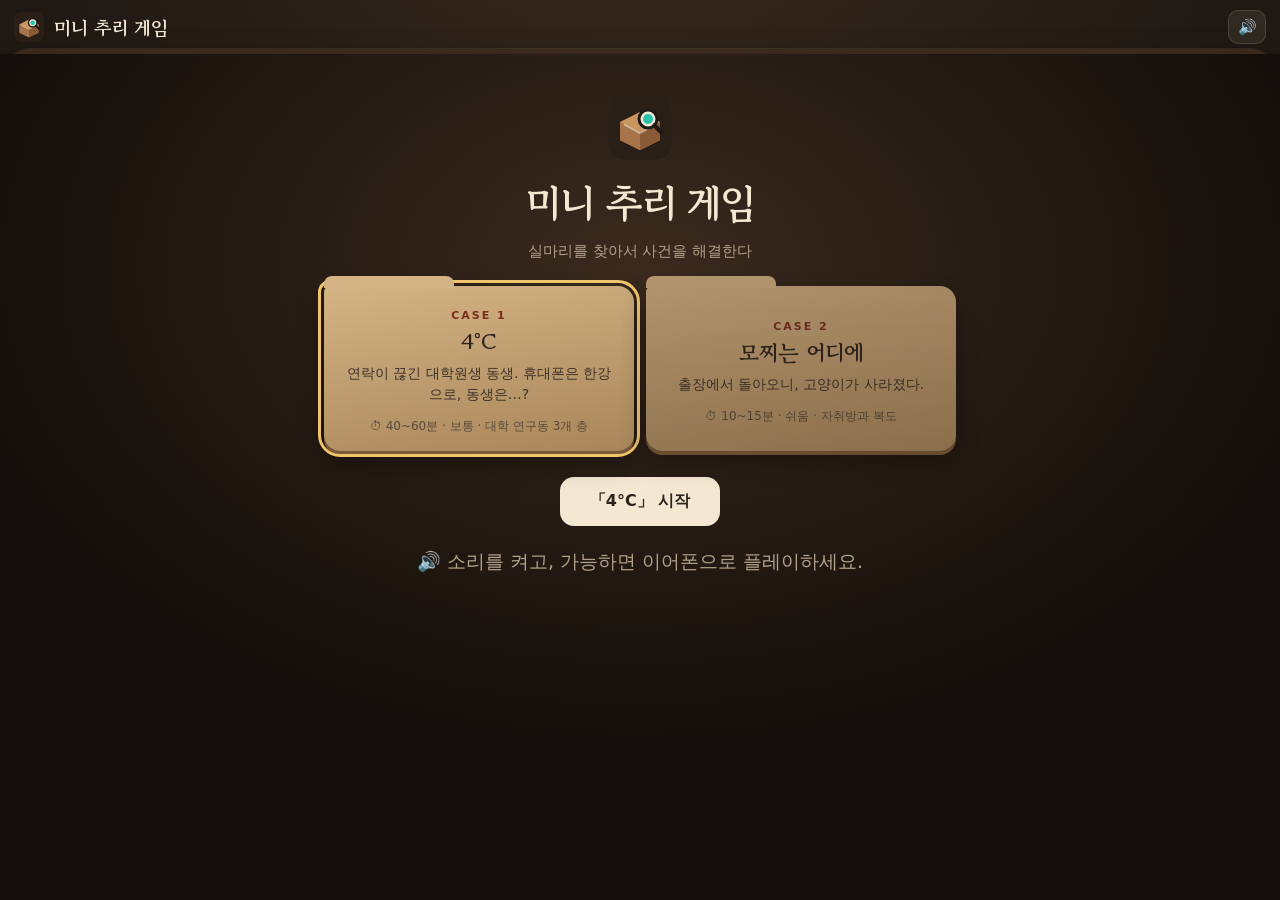
==== commit d6f48323: "접속하면 항상 사건 선택 화면부터: 진행 중인 사건은 이어하기/처음부터, 메뉴에 사건 선택 화면 Co-Authored-By: Claude Opus 5.5 <noreply@anthr" ====
--- a/web/index.html
+++ b/web/index.html
@@ -29,7 +29,7 @@
   <link rel="preconnect" href="https://fonts.googleapis.com">
   <link rel="preconnect" href="https://fonts.gstatic.com" crossorigin>
   <link rel="stylesheet" href="https://fonts.googleapis.com/css2?family=Gowun+Batang:wght@400;700&family=Nanum+Pen+Script&family=Gaegu:wght@400;700&display=swap">
-  <link rel="stylesheet" href="css/style.css?v=20261119010718">
+  <link rel="stylesheet" href="css/style.css?v=20261119011308">
 </head>
 <body>
   <header id="hdr"></header>
@@ -47,14 +47,14 @@
   <div id="tip"></div>
   <div id="fade"></div>
   <div id="rotate"><div class="rot">📱</div><b>휴대폰을 세로로 세워 주세요</b><p>이 게임은 세로 화면에 맞춰져 있습니다.</p></div>
-  <script src="vendor/three.min.js?v=20261119010718"></script>
-  <script src="js/cases.js?v=20261119010718"></script>
-  <script>document.write('<script src="cases/' + CASE_ID + '/data.js?v=20261119010718"><\/script><script src="cases/' + CASE_ID + '/content.js?v=20261119010718"><\/script>');</script>
-  <script src="js/scenes.js?v=20261119010718"></script>
-  <script src="js/voices.js?v=20261119010718"></script>
-  <script src="js/audio.js?v=20261119010718"></script>
-  <script src="js/characters.js?v=20261119010718"></script>
-  <script src="js/world.js?v=20261119010718"></script>
-  <script src="js/app.js?v=20261119010718"></script>
+  <script src="vendor/three.min.js?v=20261119011308"></script>
+  <script src="js/cases.js?v=20261119011308"></script>
+  <script>document.write('<script src="cases/' + CASE_ID + '/data.js?v=20261119011308"><\/script><script src="cases/' + CASE_ID + '/content.js?v=20261119011308"><\/script>');</script>
+  <script src="js/scenes.js?v=20261119011308"></script>
+  <script src="js/voices.js?v=20261119011308"></script>
+  <script src="js/audio.js?v=20261119011308"></script>
+  <script src="js/characters.js?v=20261119011308"></script>
+  <script src="js/world.js?v=20261119011308"></script>
+  <script src="js/app.js?v=20261119011308"></script>
 </body>
 </html>
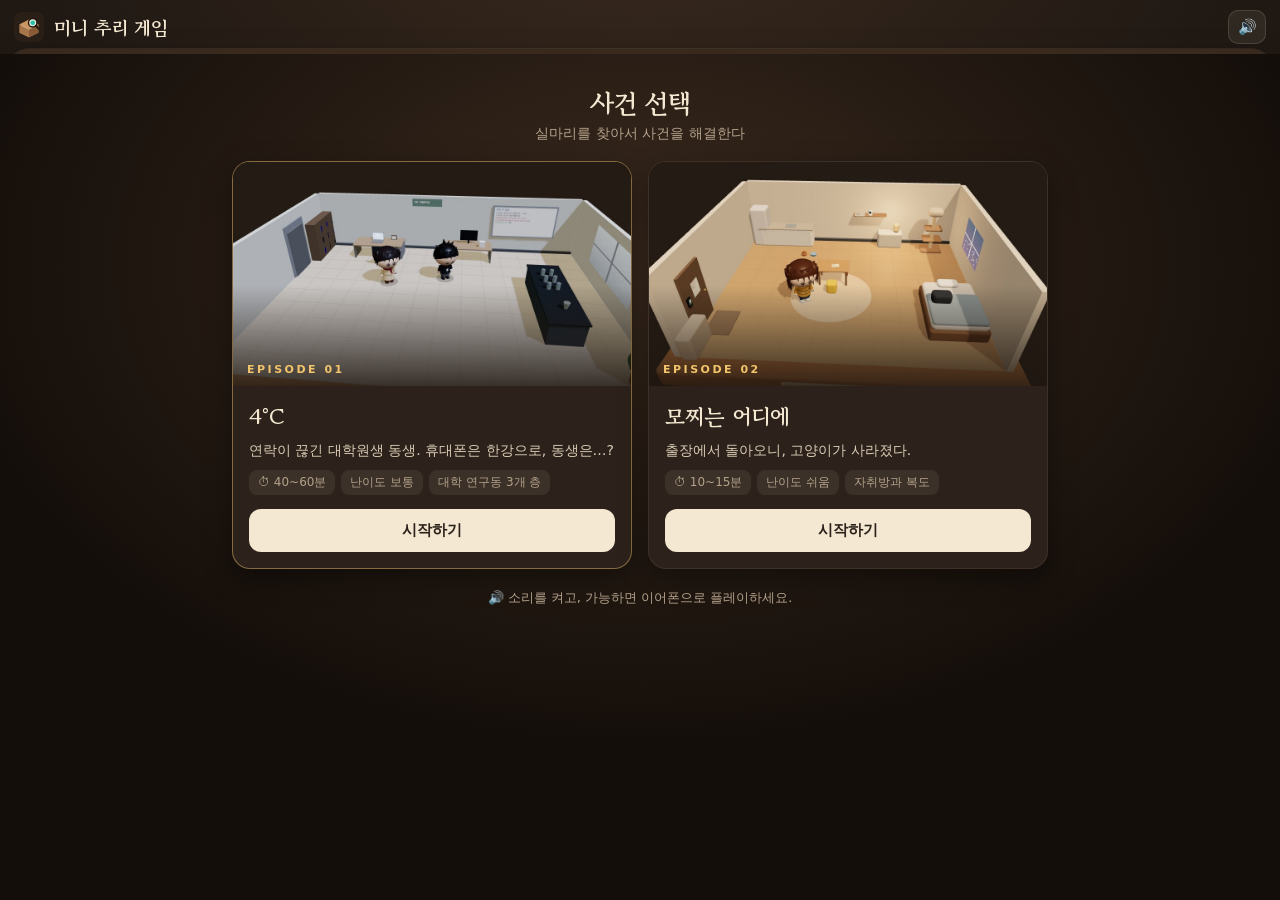
==== commit e55a3086: "사건 선택 화면 개편(사건별 3D 썸네일, 카드에서 바로 시작/이어하기), 대사·설정 앞뒤 안 맞는 부분 수정, 이름·아이콘 후보 시안 Co-Authored-By: Claude O" ====
--- a/web/index.html
+++ b/web/index.html
@@ -29,7 +29,7 @@
   <link rel="preconnect" href="https://fonts.googleapis.com">
   <link rel="preconnect" href="https://fonts.gstatic.com" crossorigin>
   <link rel="stylesheet" href="https://fonts.googleapis.com/css2?family=Gowun+Batang:wght@400;700&family=Nanum+Pen+Script&family=Gaegu:wght@400;700&display=swap">
-  <link rel="stylesheet" href="css/style.css?v=20261119011308">
+  <link rel="stylesheet" href="css/style.css?v=20261119223044">
 </head>
 <body>
   <header id="hdr"></header>
@@ -47,14 +47,14 @@
   <div id="tip"></div>
   <div id="fade"></div>
   <div id="rotate"><div class="rot">📱</div><b>휴대폰을 세로로 세워 주세요</b><p>이 게임은 세로 화면에 맞춰져 있습니다.</p></div>
-  <script src="vendor/three.min.js?v=20261119011308"></script>
-  <script src="js/cases.js?v=20261119011308"></script>
-  <script>document.write('<script src="cases/' + CASE_ID + '/data.js?v=20261119011308"><\/script><script src="cases/' + CASE_ID + '/content.js?v=20261119011308"><\/script>');</script>
-  <script src="js/scenes.js?v=20261119011308"></script>
-  <script src="js/voices.js?v=20261119011308"></script>
-  <script src="js/audio.js?v=20261119011308"></script>
-  <script src="js/characters.js?v=20261119011308"></script>
-  <script src="js/world.js?v=20261119011308"></script>
-  <script src="js/app.js?v=20261119011308"></script>
+  <script src="vendor/three.min.js?v=20261119223044"></script>
+  <script src="js/cases.js?v=20261119223044"></script>
+  <script>document.write('<script src="cases/' + CASE_ID + '/data.js?v=20261119223044"><\/script><script src="cases/' + CASE_ID + '/content.js?v=20261119223044"><\/script>');</script>
+  <script src="js/scenes.js?v=20261119223044"></script>
+  <script src="js/voices.js?v=20261119223044"></script>
+  <script src="js/audio.js?v=20261119223044"></script>
+  <script src="js/characters.js?v=20261119223044"></script>
+  <script src="js/world.js?v=20261119223044"></script>
+  <script src="js/app.js?v=20261119223044"></script>
 </body>
 </html>
--- a/web/css/style.css
+++ b/web/css/style.css
@@ -482,3 +482,27 @@
 .ogcard b { display: block; font-family: var(--serif); font-size: 72px; color: var(--cream); line-height: 1.1; }
 .ogcard p { margin: 6px 0 0; font-size: 24px; color: var(--muted); }
 .ogcard .logo.big { width: 110px; height: 110px; border-radius: 26px; }
+
+/* ───────── 사건 선택 화면 ───────── */
+.home { width: 100%; max-width: 980px; margin: 0 auto; padding: 8px 2px 28px; animation: fade .5s; }
+.homehead { margin: 6px 4px 18px; }
+.homehead h1 { margin: 0; font-family: var(--serif); font-size: 26px; color: var(--cream); }
+.homehead p { margin: 4px 0 0; font-size: 14px; color: var(--muted); }
+.clist { display: grid; grid-template-columns: repeat(auto-fit, minmax(290px, 400px)); justify-content: center; gap: 16px; }
+@media (min-width: 760px) { .homehead { text-align: center; } }
+.cc { background: #2c221b; border-radius: 18px; overflow: hidden; box-shadow: 0 10px 28px rgba(0,0,0,.4); border: 1px solid rgba(255,230,190,.08); display: flex; flex-direction: column; }
+.cc.cur { border-color: rgba(242,196,107,.45); }
+.ccimg { position: relative; aspect-ratio: 16 / 9; background: #241b15 center / cover no-repeat; }
+.ccimg::after { content: ''; position: absolute; inset: 0; background: linear-gradient(transparent 55%, rgba(30,22,16,.85)); }
+.ccimg em { position: absolute; left: 14px; bottom: 10px; z-index: 1; font-style: normal; font-size: 11px; font-weight: 800; letter-spacing: 2.5px; color: var(--gold); }
+.ccbadge { position: absolute; top: 10px; right: 10px; z-index: 1; font-size: 12px; font-weight: 700; padding: 4px 10px; border-radius: 99px; background: var(--teal); color: #fff; }
+.ccbadge.done { background: rgba(244,232,210,.9); color: var(--ink); }
+.ccbody { padding: 14px 16px 16px; display: flex; flex-direction: column; gap: 8px; flex: 1; }
+.ccbody b { font-family: var(--serif); font-size: 22px; color: var(--cream); }
+.ccbody p { margin: 0; font-size: 14px; line-height: 1.55; color: #d9cbb4; }
+.ccmeta { display: flex; flex-wrap: wrap; gap: 6px; }
+.ccmeta span { font-size: 12px; color: var(--muted); background: rgba(244,232,210,.07); padding: 4px 9px; border-radius: 8px; }
+.ccbtns { display: flex; gap: 8px; margin-top: auto; padding-top: 6px; }
+.ccbtns .btn { flex: 1; background: var(--cream); color: var(--ink); padding: 12px; font-size: 15px; }
+.ccbtns .btn.ghost { flex: 0 0 auto; background: transparent; color: var(--cream); padding: 12px 16px; }
+.home > .muted { text-align: center; margin-top: 20px; }
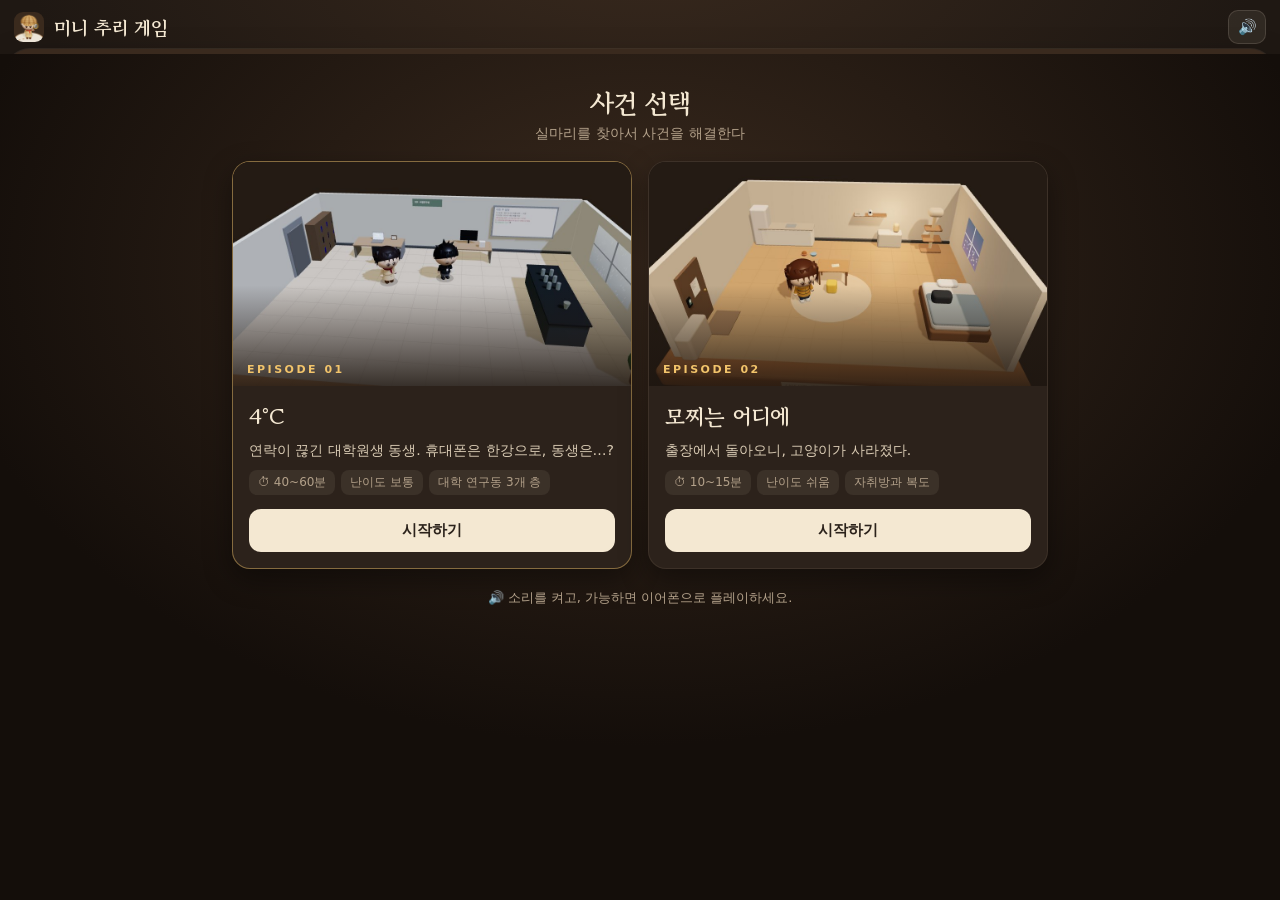
==== commit dc071f9a: "아이콘을 3D 피규어 꼬마 탐정(받침대 위)으로 교체, OG 이미지에 반영 Co-Authored-By: Claude Opus 5.5 <noreply@anthropic.com>" ====
--- a/web/index.html
+++ b/web/index.html
@@ -24,12 +24,12 @@
   <meta name="twitter:title" content="미니 추리 게임">
   <meta name="twitter:description" content="실마리를 찾아서 사건을 해결한다.">
   <meta name="twitter:image" content="https://fireflower0902.github.io/diorama-mystery/og.png">
-  <link rel="icon" href="icon.svg" type="image/svg+xml">
+  <link rel="icon" href="favicon.png" type="image/png">
   <link rel="apple-touch-icon" href="apple-touch-icon.png">
   <link rel="preconnect" href="https://fonts.googleapis.com">
   <link rel="preconnect" href="https://fonts.gstatic.com" crossorigin>
   <link rel="stylesheet" href="https://fonts.googleapis.com/css2?family=Gowun+Batang:wght@400;700&family=Nanum+Pen+Script&family=Gaegu:wght@400;700&display=swap">
-  <link rel="stylesheet" href="css/style.css?v=20261119223044">
+  <link rel="stylesheet" href="css/style.css?v=20261119231546">
 </head>
 <body>
   <header id="hdr"></header>
@@ -47,14 +47,14 @@
   <div id="tip"></div>
   <div id="fade"></div>
   <div id="rotate"><div class="rot">📱</div><b>휴대폰을 세로로 세워 주세요</b><p>이 게임은 세로 화면에 맞춰져 있습니다.</p></div>
-  <script src="vendor/three.min.js?v=20261119223044"></script>
-  <script src="js/cases.js?v=20261119223044"></script>
-  <script>document.write('<script src="cases/' + CASE_ID + '/data.js?v=20261119223044"><\/script><script src="cases/' + CASE_ID + '/content.js?v=20261119223044"><\/script>');</script>
-  <script src="js/scenes.js?v=20261119223044"></script>
-  <script src="js/voices.js?v=20261119223044"></script>
-  <script src="js/audio.js?v=20261119223044"></script>
-  <script src="js/characters.js?v=20261119223044"></script>
-  <script src="js/world.js?v=20261119223044"></script>
-  <script src="js/app.js?v=20261119223044"></script>
+  <script src="vendor/three.min.js?v=20261119231546"></script>
+  <script src="js/cases.js?v=20261119231546"></script>
+  <script>document.write('<script src="cases/' + CASE_ID + '/data.js?v=20261119231546"><\/script><script src="cases/' + CASE_ID + '/content.js?v=20261119231546"><\/script>');</script>
+  <script src="js/scenes.js?v=20261119231546"></script>
+  <script src="js/voices.js?v=20261119231546"></script>
+  <script src="js/audio.js?v=20261119231546"></script>
+  <script src="js/characters.js?v=20261119231546"></script>
+  <script src="js/world.js?v=20261119231546"></script>
+  <script src="js/app.js?v=20261119231546"></script>
 </body>
 </html>
--- a/web/css/style.css
+++ b/web/css/style.css
@@ -24,7 +24,7 @@
 .brand { display: flex; align-items: center; gap: 10px; min-width: 0; }
 .brand small { display: block; font-size: 10.5px; letter-spacing: 2px; color: var(--muted); }
 .brand b { display: block; font-family: var(--serif); font-size: 19px; font-weight: 700; color: var(--cream); white-space: nowrap; overflow: hidden; text-overflow: ellipsis; }
-.logo { width: 30px; height: 30px; flex: none; background: url(../icon.svg) center/contain no-repeat; border-radius: 8px; }
+.logo { width: 30px; height: 30px; flex: none; background: url(../icon.png) center/cover no-repeat; border-radius: 9px; }
 .logo.big { width: 64px; height: 64px; border-radius: 16px; display: inline-block; }
 .hstat { margin-left: auto; display: flex; align-items: center; gap: 6px; }
 .clock { font-family: var(--mono); font-size: 12px; color: var(--gold); background: rgba(0,0,0,.25); padding: 5px 9px; border-radius: 8px; white-space: nowrap; }
@@ -477,11 +477,11 @@
 body.ogshot #hdr, body.ogshot #dock, body.ogshot #stageui, body.ogshot #overlay, body.ogshot #toasts { display: none !important; }
 body.ogshot #stage { margin: 0; border-radius: 0; box-shadow: none; }
 body.ogshot #overlay { display: none !important; }
-.ogcard { position: absolute; left: 0; right: 0; bottom: 0; z-index: 9; display: flex; align-items: center; gap: 22px; padding: 70px 56px 40px; background: linear-gradient(transparent, rgba(24,17,12,.92) 45%); }
+.ogcard { position: absolute; left: 0; right: 0; bottom: 0; z-index: 9; display: flex; align-items: center; gap: 34px; padding: 80px 56px 44px; background: linear-gradient(transparent, rgba(24,17,12,.92) 45%); }
 .ogcard small { display: block; font-size: 22px; letter-spacing: 6px; color: var(--gold); }
 .ogcard b { display: block; font-family: var(--serif); font-size: 72px; color: var(--cream); line-height: 1.1; }
 .ogcard p { margin: 6px 0 0; font-size: 24px; color: var(--muted); }
-.ogcard .logo.big { width: 110px; height: 110px; border-radius: 26px; }
+.ogcard .logo.big { width: 230px; height: 230px; border-radius: 48px; box-shadow: 0 10px 30px rgba(0,0,0,.5); }
 
 /* ───────── 사건 선택 화면 ───────── */
 .home { width: 100%; max-width: 980px; margin: 0 auto; padding: 8px 2px 28px; animation: fade .5s; }
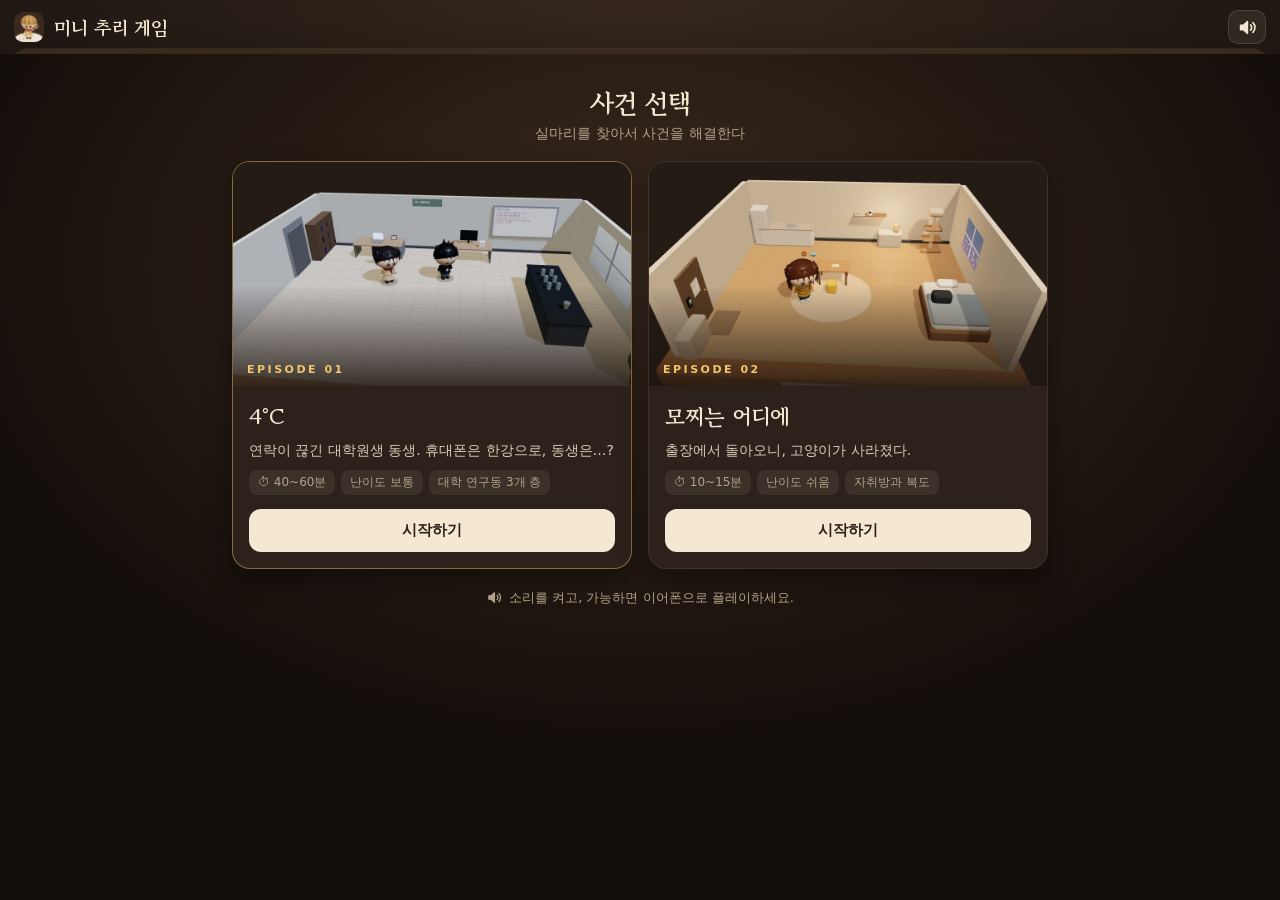
==== commit 4e56e545: "소리 버튼을 일반적인 스피커 아이콘(켜짐: 음파, 꺼짐: ×)으로 교체 Co-Authored-By: Claude Opus 5.5 <noreply@anthropic.com>" ====
--- a/web/index.html
+++ b/web/index.html
@@ -29,7 +29,7 @@
   <link rel="preconnect" href="https://fonts.googleapis.com">
   <link rel="preconnect" href="https://fonts.gstatic.com" crossorigin>
   <link rel="stylesheet" href="https://fonts.googleapis.com/css2?family=Gowun+Batang:wght@400;700&family=Nanum+Pen+Script&family=Gaegu:wght@400;700&display=swap">
-  <link rel="stylesheet" href="css/style.css?v=20261119231546">
+  <link rel="stylesheet" href="css/style.css?v=20261119231914">
 </head>
 <body>
   <header id="hdr"></header>
@@ -47,14 +47,14 @@
   <div id="tip"></div>
   <div id="fade"></div>
   <div id="rotate"><div class="rot">📱</div><b>휴대폰을 세로로 세워 주세요</b><p>이 게임은 세로 화면에 맞춰져 있습니다.</p></div>
-  <script src="vendor/three.min.js?v=20261119231546"></script>
-  <script src="js/cases.js?v=20261119231546"></script>
-  <script>document.write('<script src="cases/' + CASE_ID + '/data.js?v=20261119231546"><\/script><script src="cases/' + CASE_ID + '/content.js?v=20261119231546"><\/script>');</script>
-  <script src="js/scenes.js?v=20261119231546"></script>
-  <script src="js/voices.js?v=20261119231546"></script>
-  <script src="js/audio.js?v=20261119231546"></script>
-  <script src="js/characters.js?v=20261119231546"></script>
-  <script src="js/world.js?v=20261119231546"></script>
-  <script src="js/app.js?v=20261119231546"></script>
+  <script src="vendor/three.min.js?v=20261119231914"></script>
+  <script src="js/cases.js?v=20261119231914"></script>
+  <script>document.write('<script src="cases/' + CASE_ID + '/data.js?v=20261119231914"><\/script><script src="cases/' + CASE_ID + '/content.js?v=20261119231914"><\/script>');</script>
+  <script src="js/scenes.js?v=20261119231914"></script>
+  <script src="js/voices.js?v=20261119231914"></script>
+  <script src="js/audio.js?v=20261119231914"></script>
+  <script src="js/characters.js?v=20261119231914"></script>
+  <script src="js/world.js?v=20261119231914"></script>
+  <script src="js/app.js?v=20261119231914"></script>
 </body>
 </html>
--- a/web/css/style.css
+++ b/web/css/style.css
@@ -29,7 +29,7 @@
 .hstat { margin-left: auto; display: flex; align-items: center; gap: 6px; }
 .clock { font-family: var(--mono); font-size: 12px; color: var(--gold); background: rgba(0,0,0,.25); padding: 5px 9px; border-radius: 8px; white-space: nowrap; }
 .hbtn { background: rgba(244,232,210,.08); border: 1px solid var(--line); border-radius: 10px; width: 38px; height: 34px; font-size: 15px; display: grid; place-items: center; }
-.hbtn.off { opacity: .55; }
+.hbtn.off { opacity: .7; }
 
 /* ───────── 무대 (3D) ───────── */
 #stage { flex: 1; min-height: 0; position: relative; margin: 0 10px; border-radius: 20px; overflow: hidden; background: #241b15;
@@ -506,3 +506,8 @@
 .ccbtns .btn { flex: 1; background: var(--cream); color: var(--ink); padding: 12px; font-size: 15px; }
 .ccbtns .btn.ghost { flex: 0 0 auto; background: transparent; color: var(--cream); padding: 12px 16px; }
 .home > .muted { text-align: center; margin-top: 20px; }
+
+.hbtn svg { width: 21px; height: 21px; display: block; }
+.hbtn.snd.off { color: var(--muted); }
+.sndnote { display: flex; align-items: center; justify-content: center; gap: 6px; }
+.sndnote svg { width: 17px; height: 17px; flex: none; }
